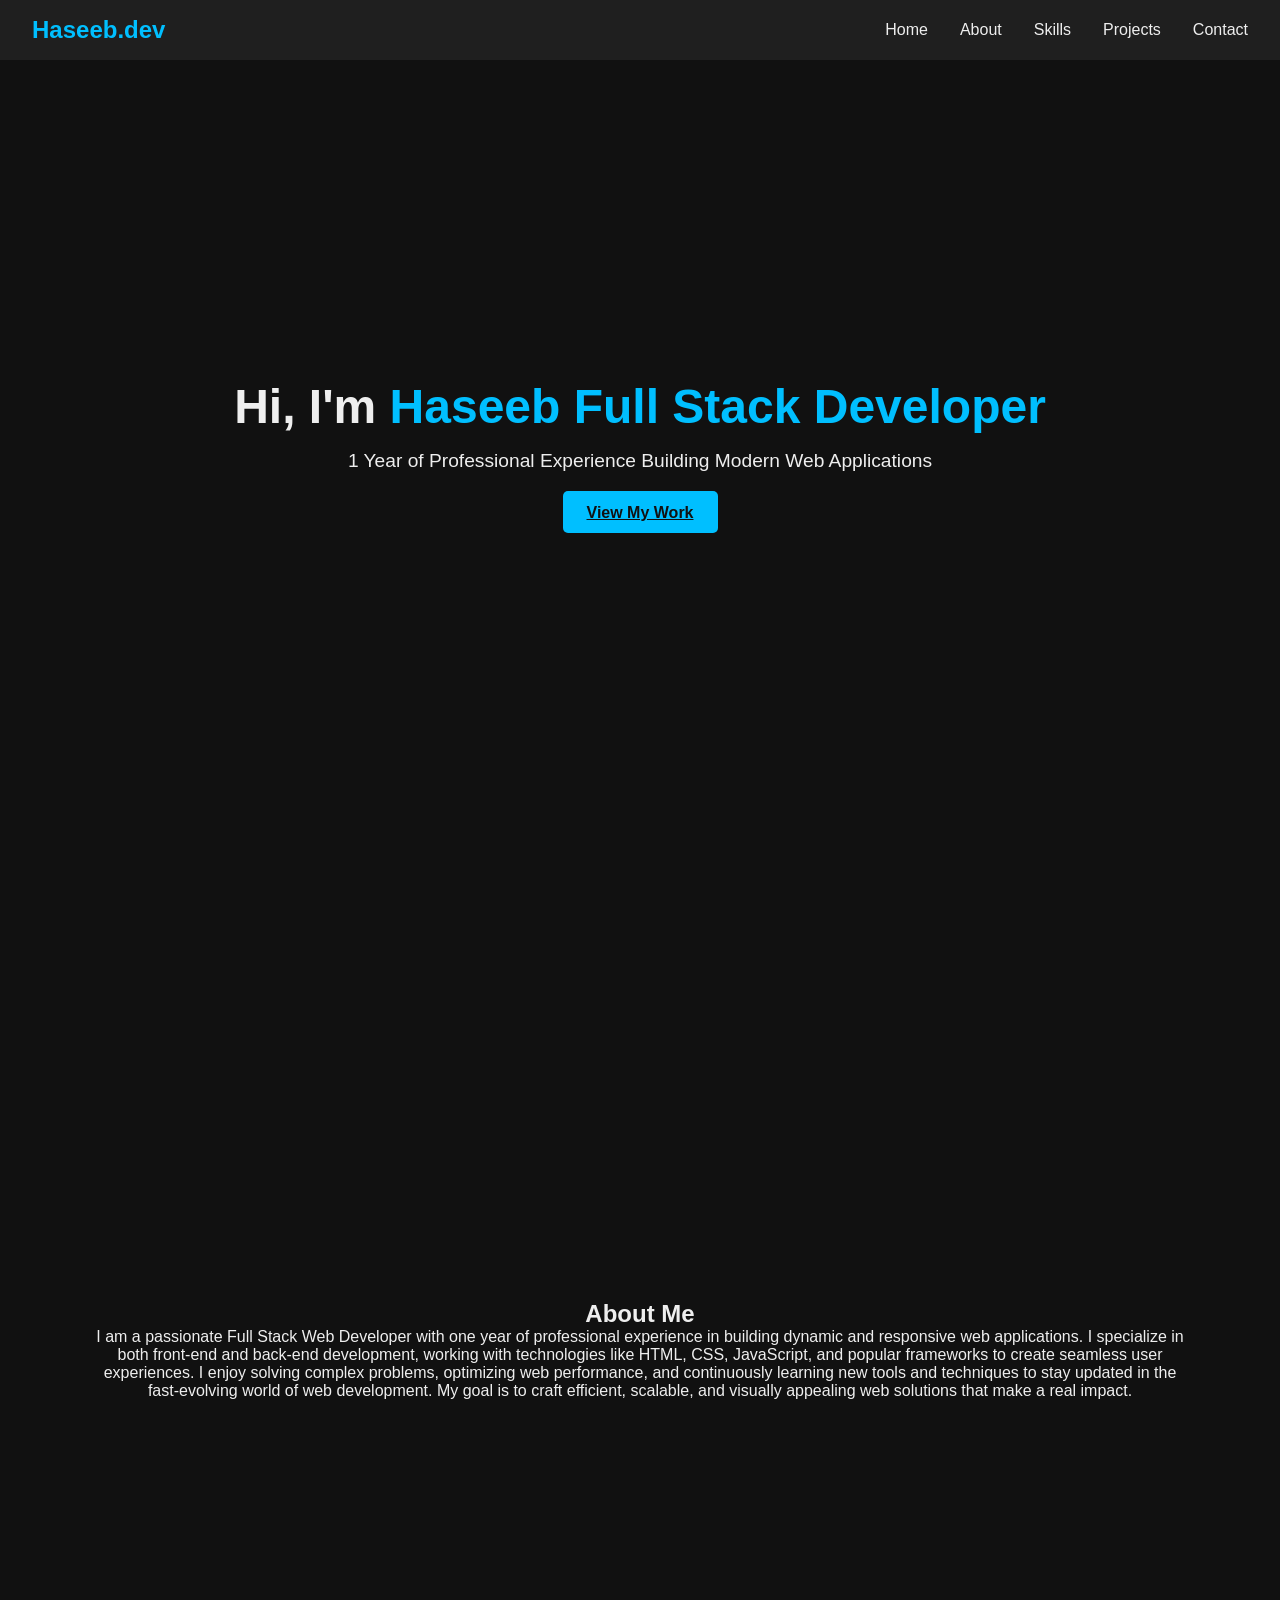
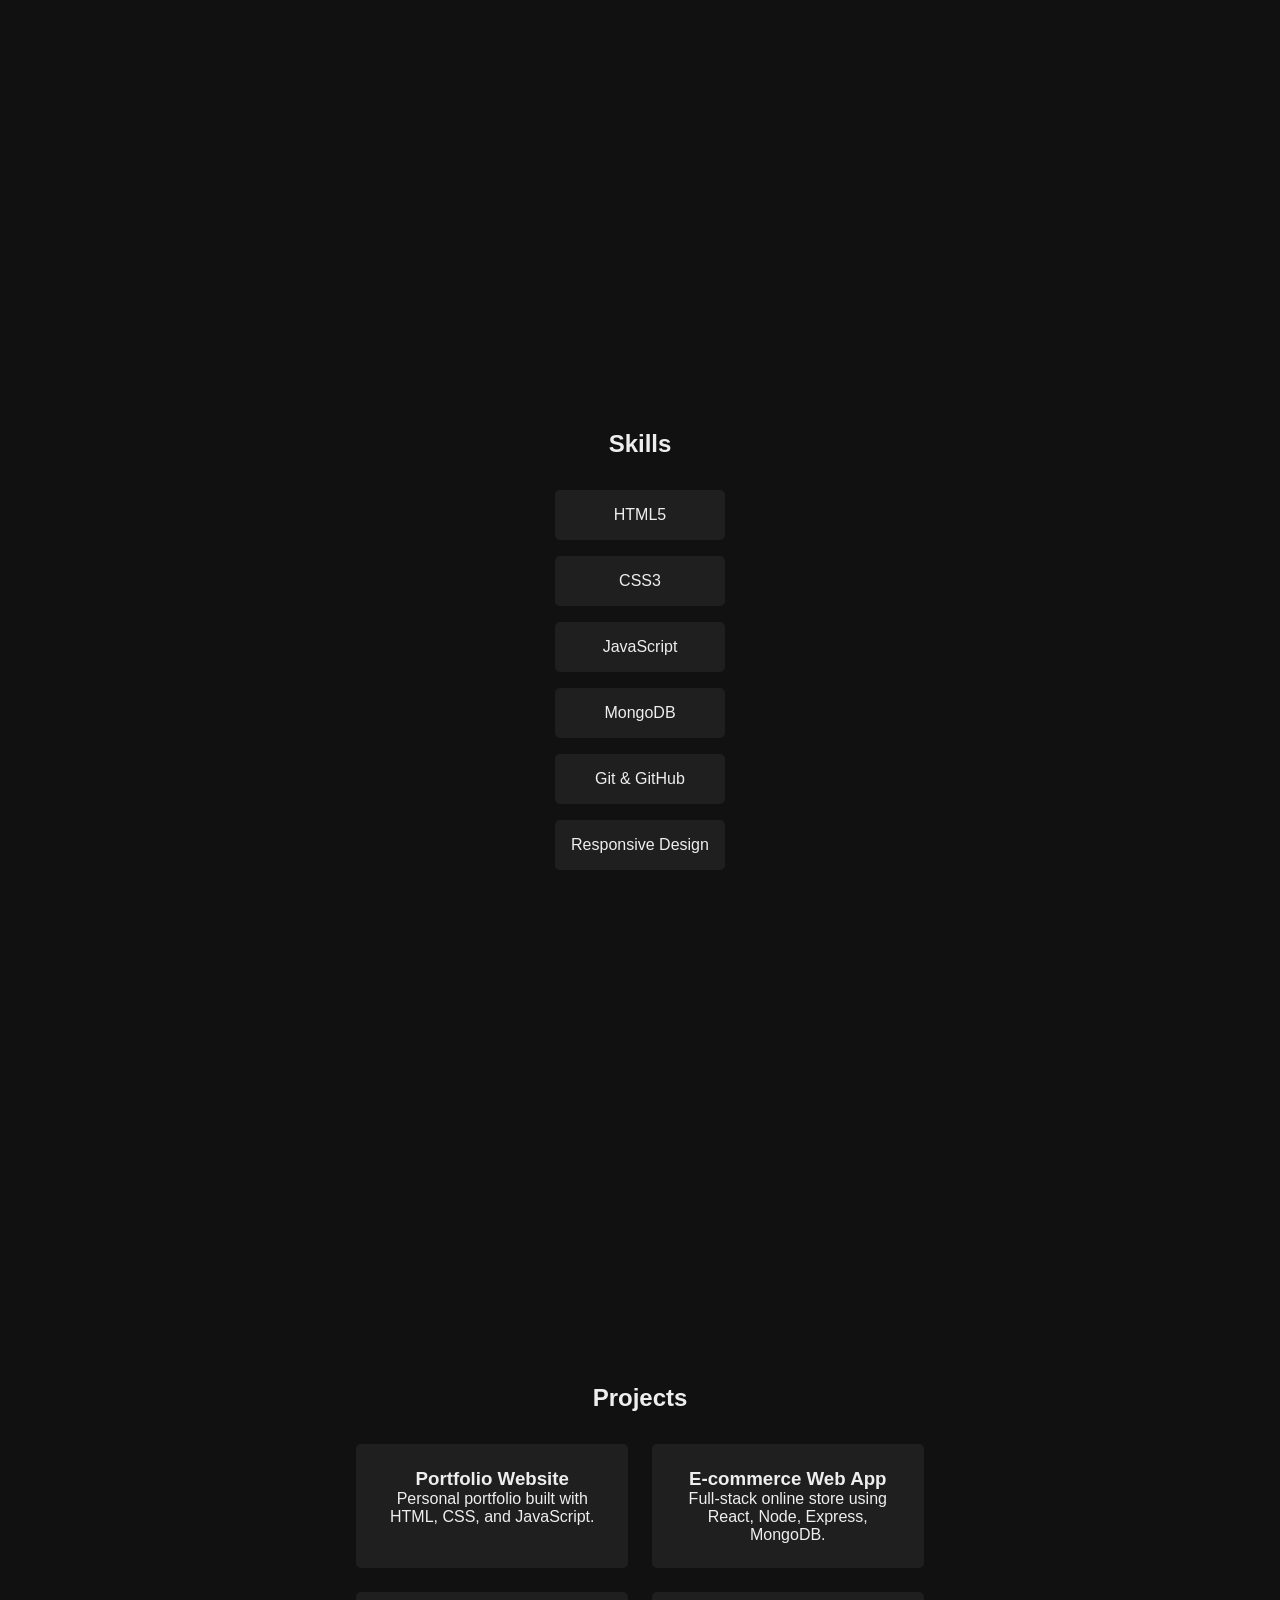
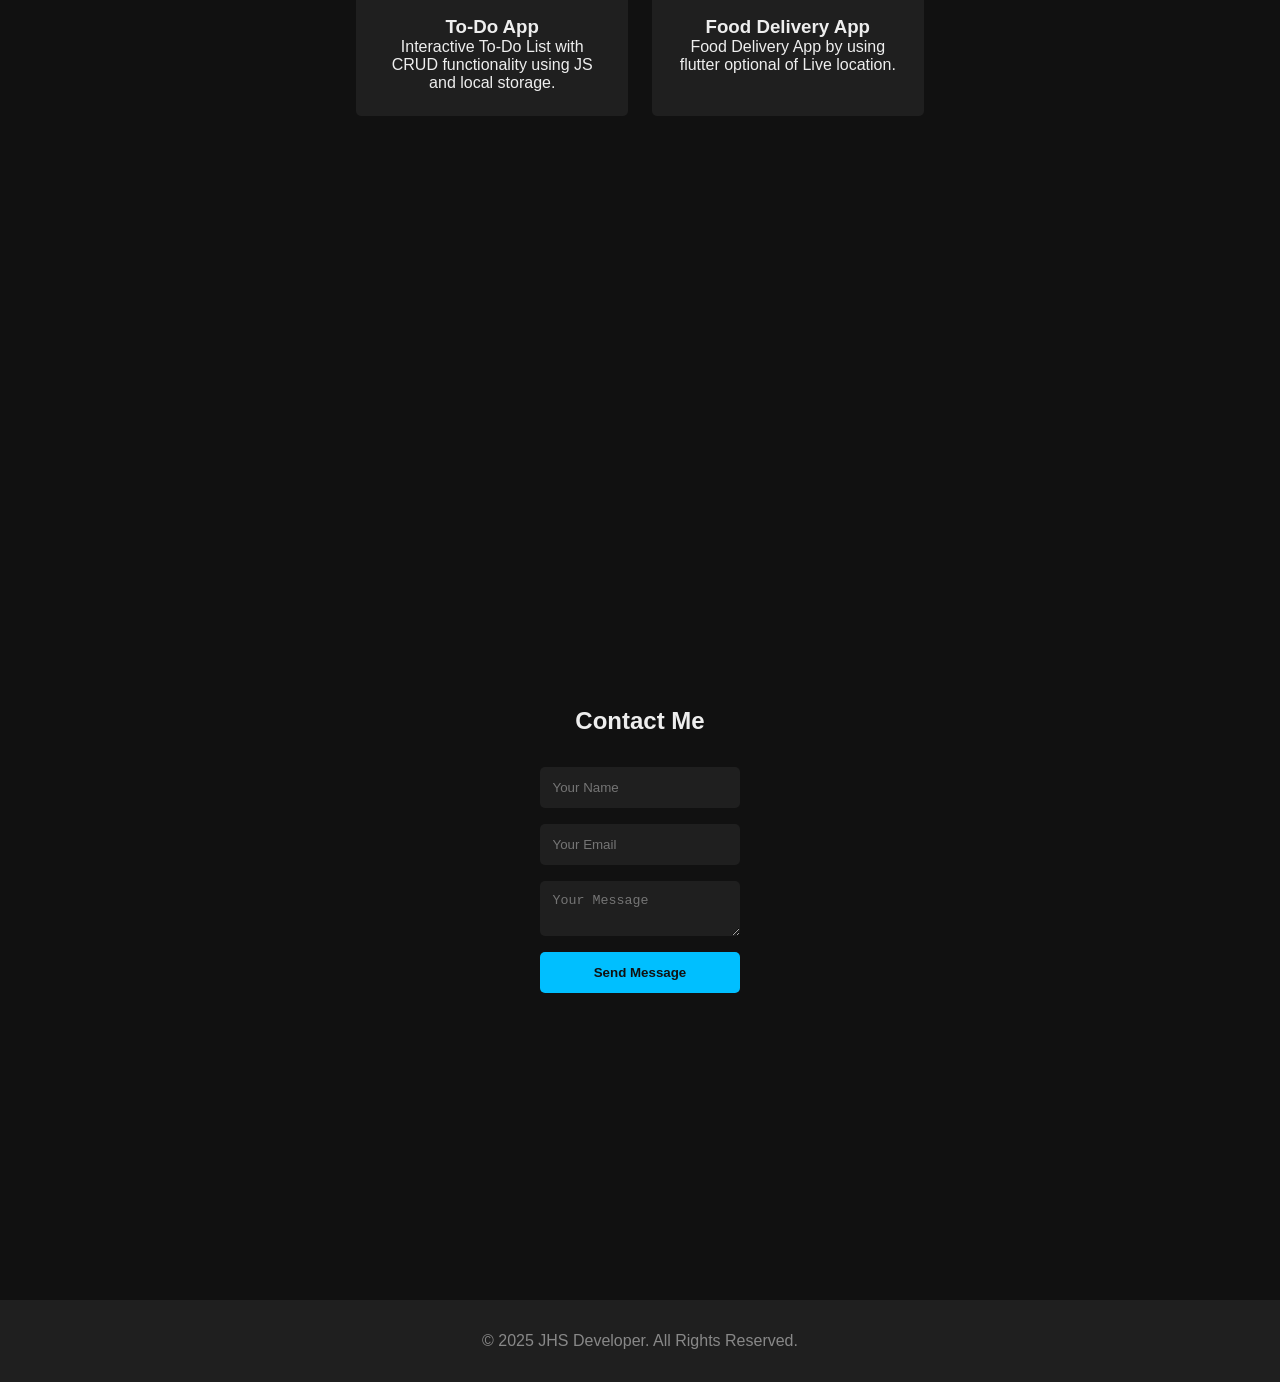
==== index.html @ d8f18055 "Add files via upload" ====
<!DOCTYPE html>
<html lang="en">

<head>
    <meta charset="UTF-8">
    <meta name="viewport" content="width=device-width, initial-scale=1.0">
    <title>HaseebDev | Portfolio</title>
    <link rel="stylesheet" href="style.css">
</head>

<body>

    <!-- NAVBAR -->
    <header>
        <nav class="navbar">
            <div class="logo">Haseeb.dev</div>
            <ul class="nav-links">
                <li><a href="#home">Home</a></li>
                <li><a href="#about">About</a></li>
                <li><a href="#skills">Skills</a></li>
                <li><a href="#projects">Projects</a></li>
                <li><a href="#contact">Contact</a></li>
            </ul>
            <div class="burger">
                <div></div>
                <div></div>
                <div></div>
            </div>
        </nav>
    </header>

    <!-- HERO -->
    <section id="home" class="section hero">
        <div class="container">
            <h1>Hi, I'm <span class="highlight"> Haseeb Full Stack Developer</span></h1>
            <p>1 Year of Professional Experience Building Modern Web Applications</p>
            <a href="#projects" class="btn">View My Work</a>
        </div>
    </section>

    <!-- ABOUT -->
    <section id="about" class="section about">
        <div class="container">
            <h2>About Me</h2>
            <p>
                I am a passionate Full Stack Web Developer with one year of professional experience in building dynamic
                and responsive web applications. I specialize in both front-end and back-end development, working with
                technologies like HTML, CSS, JavaScript, and popular frameworks to create seamless user experiences. I
                enjoy solving complex problems, optimizing web performance, and continuously learning new tools and
                techniques to stay updated in the fast-evolving world of web development. My goal is to craft efficient,
                scalable, and visually appealing web solutions that make a real impact.
            </p>
        </div>
    </section>

    <!-- SKILLS -->
    <section id="skills" class="section skills">
        <div class="container">
            <h2>Skills</h2>
            <div class="skills-grid">
                <div class="skill">HTML5</div>
                <div class="skill">CSS3</div>
                <div class="skill">JavaScript</div>
                <div class="skill">MongoDB</div>
                <div class="skill">Git & GitHub</div>
                <div class="skill">Responsive Design</div>
            </div>
        </div>
    </section>

    <!-- PROJECTS -->
    <section id="projects" class="section projects">
        <div class="container">
            <h2>Projects</h2>
            <div class="projects-grid">
                <div class="project-card">
                    <h3>Portfolio Website</h3>
                    <p>Personal portfolio built with HTML, CSS, and JavaScript.</p>
                </div>
                <div class="project-card">
                    <h3>E-commerce Web App</h3>
                    <p>Full-stack online store using React, Node, Express, MongoDB.</p>
                </div>
                <div class="project-card">
                    <h3>To-Do App</h3>
                    <p>Interactive To-Do List with CRUD functionality using JS and local storage.</p>
                </div>
                <div class="project-card">
                    <h3>Food Delivery App</h3>
                    <p>Food Delivery App by using flutter optional of Live location.</p>
                </div>
            </div>
        </div>
    </section>

    <!-- CONTACT -->
    <section id="contact" class="section contact">
        <div class="container">
            <h2>Contact Me</h2>
            <form id="contactForm">
                <input type="text" placeholder="Your Name" required>
                <input type="email" placeholder="Your Email" required>
                <textarea placeholder="Your Message" required></textarea>
                <button type="submit" class="btn">Send Message</button>
            </form>
        </div>
    </section>

    <!-- FOOTER -->
    <footer>
        <p>© 2025 JHS Developer. All Rights Reserved.</p>
    </footer>

    <script src="script.js"></script>
</body>

</html>
---- style.css ----
/* GENERAL STYLES */
* {
    margin: 0;
    padding: 0;
    box-sizing: border-box;
    scroll-behavior: smooth;
}

body {
    font-family: 'Segoe UI', Tahoma, Geneva, Verdana, sans-serif;
    background: #111;
    color: #eee;
}

/* NAVBAR */
.navbar {
    display: flex;
    justify-content: space-between;
    align-items: center;
    padding: 1rem 2rem;
    background: #1f1f1f;
    position: fixed;
    width: 100%;
    z-index: 100;
}

.navbar .logo {
    font-size: 1.5rem;
    color: #00bfff;
    font-weight: bold;
}

.navbar ul {
    display: flex;
    list-style: none;
}

.navbar ul li a {
    margin-left: 2rem;
    text-decoration: none;
    color: #eee;
    transition: 0.3s;
}

.navbar ul li a:hover {
    color: #00bfff;
}

/* BURGER MENU FOR MOBILE */
.burger {
    display: none;
    cursor: pointer;
    flex-direction: column;
    gap: 5px;
}

.burger div {
    width: 25px;
    height: 3px;
    background-color: #eee;
}

/* SECTIONS */
.section {
    padding: 100px 20px;
    min-height: 100vh;
    display: flex;
    align-items: center;
}

.container {
    max-width: 1100px;
    margin: 0 auto;
    text-align: center;
}

.hero h1 {
    font-size: 3rem;
    margin-bottom: 1rem;
}

.hero .highlight {
    color: #00bfff;
}

.hero p {
    font-size: 1.2rem;
    margin-bottom: 2rem;
}

.btn {
    background: #00bfff;
    color: #111;
    padding: 0.8rem 1.5rem;
    border: none;
    border-radius: 5px;
    cursor: pointer;
    font-weight: bold;
    transition: 0.3s;
}

.btn:hover {
    background: #0094d6;
    transform: scale(1.05);
}

/* SKILLS */
.skills-grid {
    display: grid;
    grid-template-columns: repeat(auto-fit, minmax(120px, 1fr));
    gap: 1rem;
    margin-top: 2rem;
}

.skill {
    background: #1f1f1f;
    padding: 1rem;
    border-radius: 5px;
    transition: 0.3s;
}

.skill:hover {
    background: #00bfff;
    color: #111;
    transform: translateY(-5px);
}

/* PROJECTS */
.projects-grid {
    display: grid;
    grid-template-columns: repeat(auto-fit, minmax(250px, 1fr));
    gap: 1.5rem;
    margin-top: 2rem;
}

.project-card {
    background: #1f1f1f;
    padding: 1.5rem;
    border-radius: 5px;
    transition: 0.3s;
}

.project-card:hover {
    transform: translateY(-10px);
    background: #00bfff;
    color: #111;
}

/* CONTACT FORM */
.contact form {
    display: flex;
    flex-direction: column;
    gap: 1rem;
    margin-top: 2rem;
}

.contact input,
.contact textarea {
    padding: 0.8rem;
    border: none;
    border-radius: 5px;
    background: #1f1f1f;
    color: #eee;
}

.contact input:focus,
.contact textarea:focus {
    outline: 2px solid #00bfff;
}

/* FOOTER */
footer {
    padding: 2rem;
    background: #1f1f1f;
    text-align: center;
    color: #888;
}

/* RESPONSIVE */
@media screen and (max-width: 768px) {
    .navbar ul {
        position: absolute;
        top: 60px;
        right: 0;
        height: 0;
        flex-direction: column;
        overflow: hidden;
        background: #1f1f1f;
        width: 200px;
        transition: 0.3s ease;
    }

    .navbar ul.active {
        height: auto;
        padding: 1rem;
    }

    .navbar ul li {
        margin: 1rem 0;
    }

    .burger {
        display: flex;
    }
}
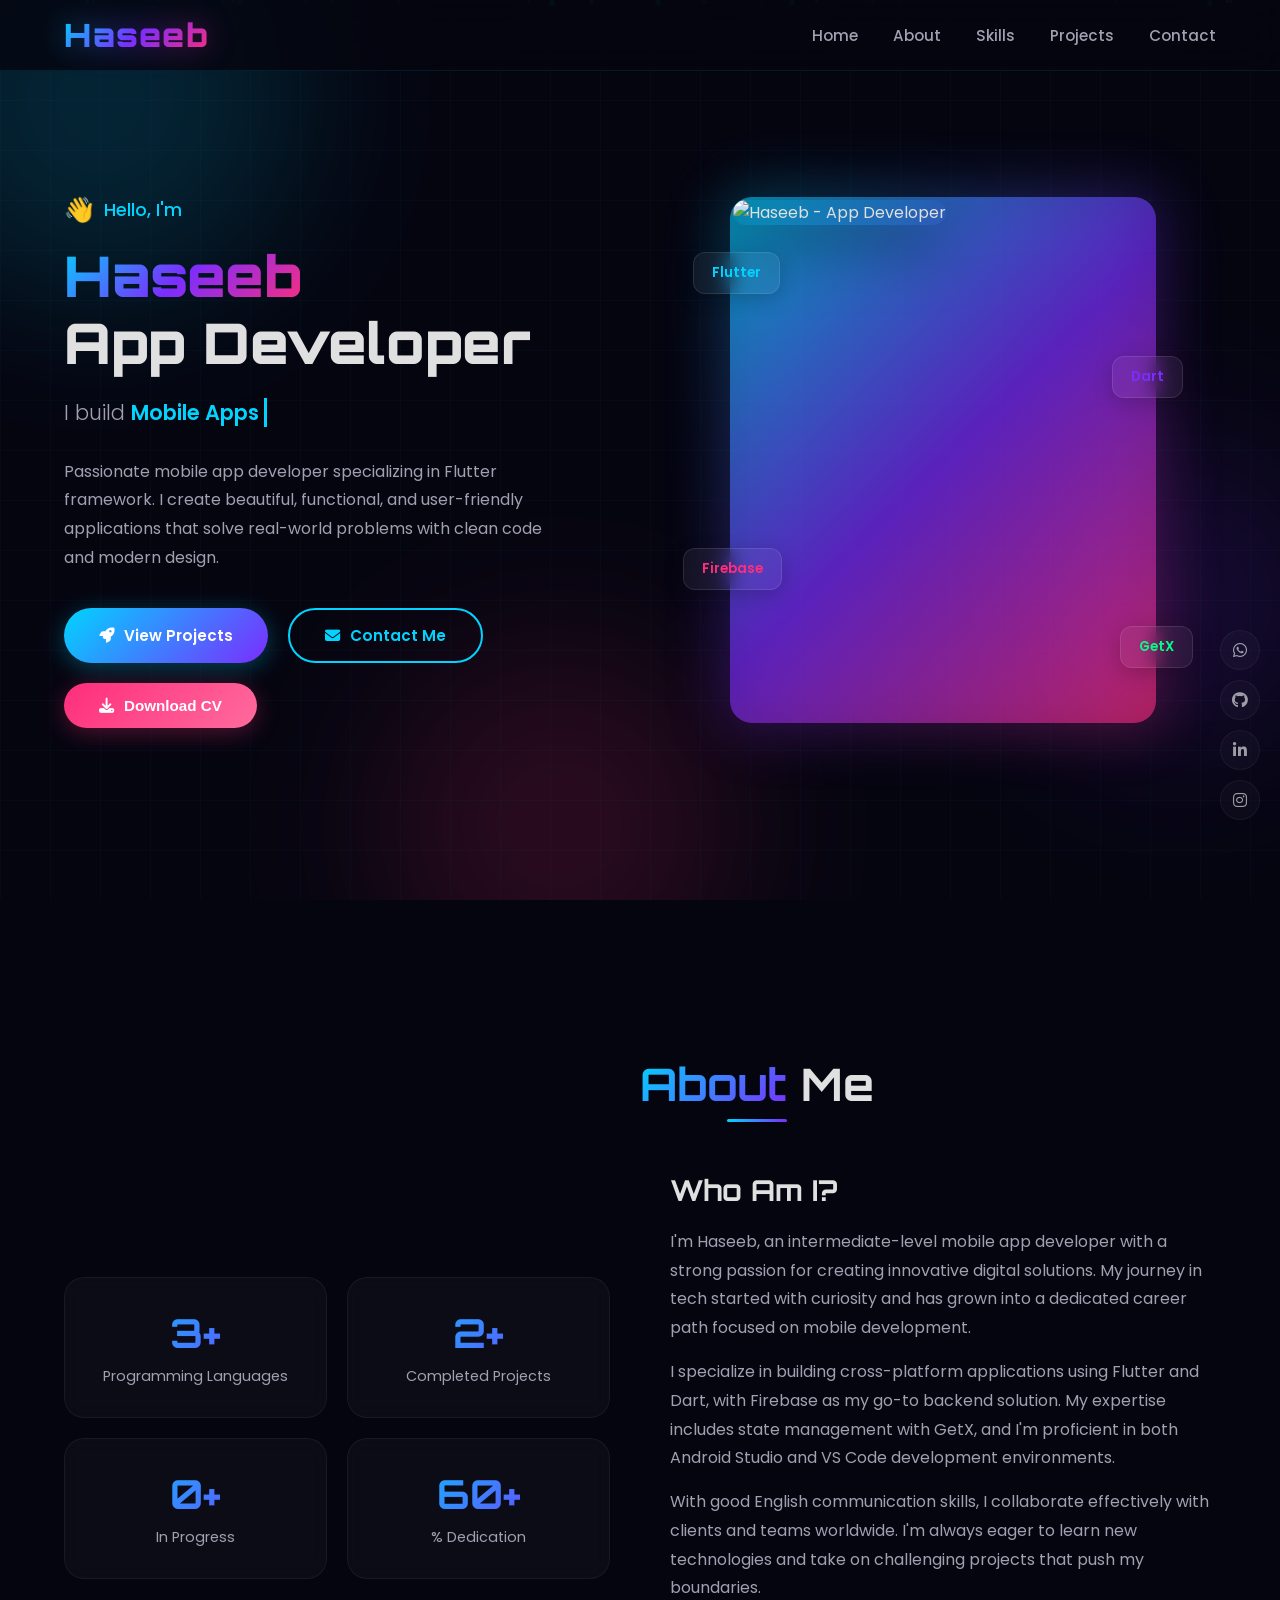
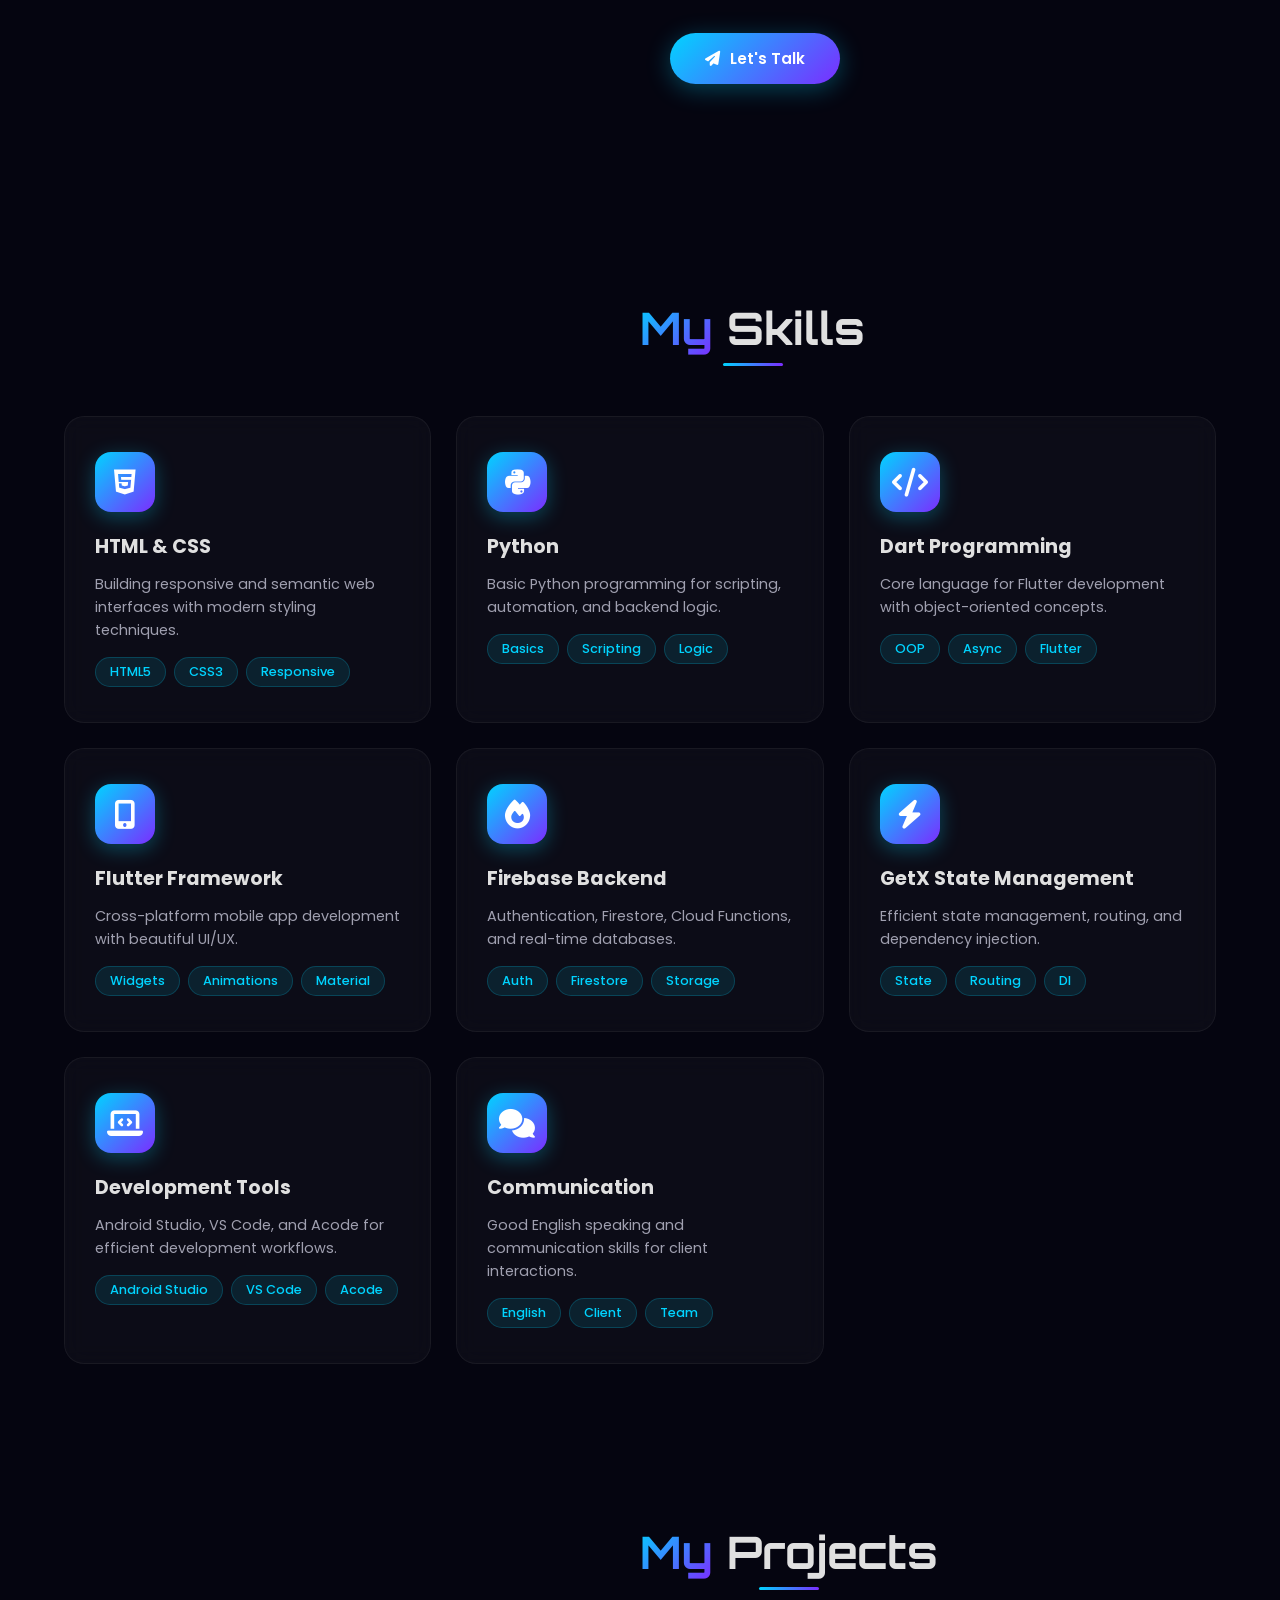
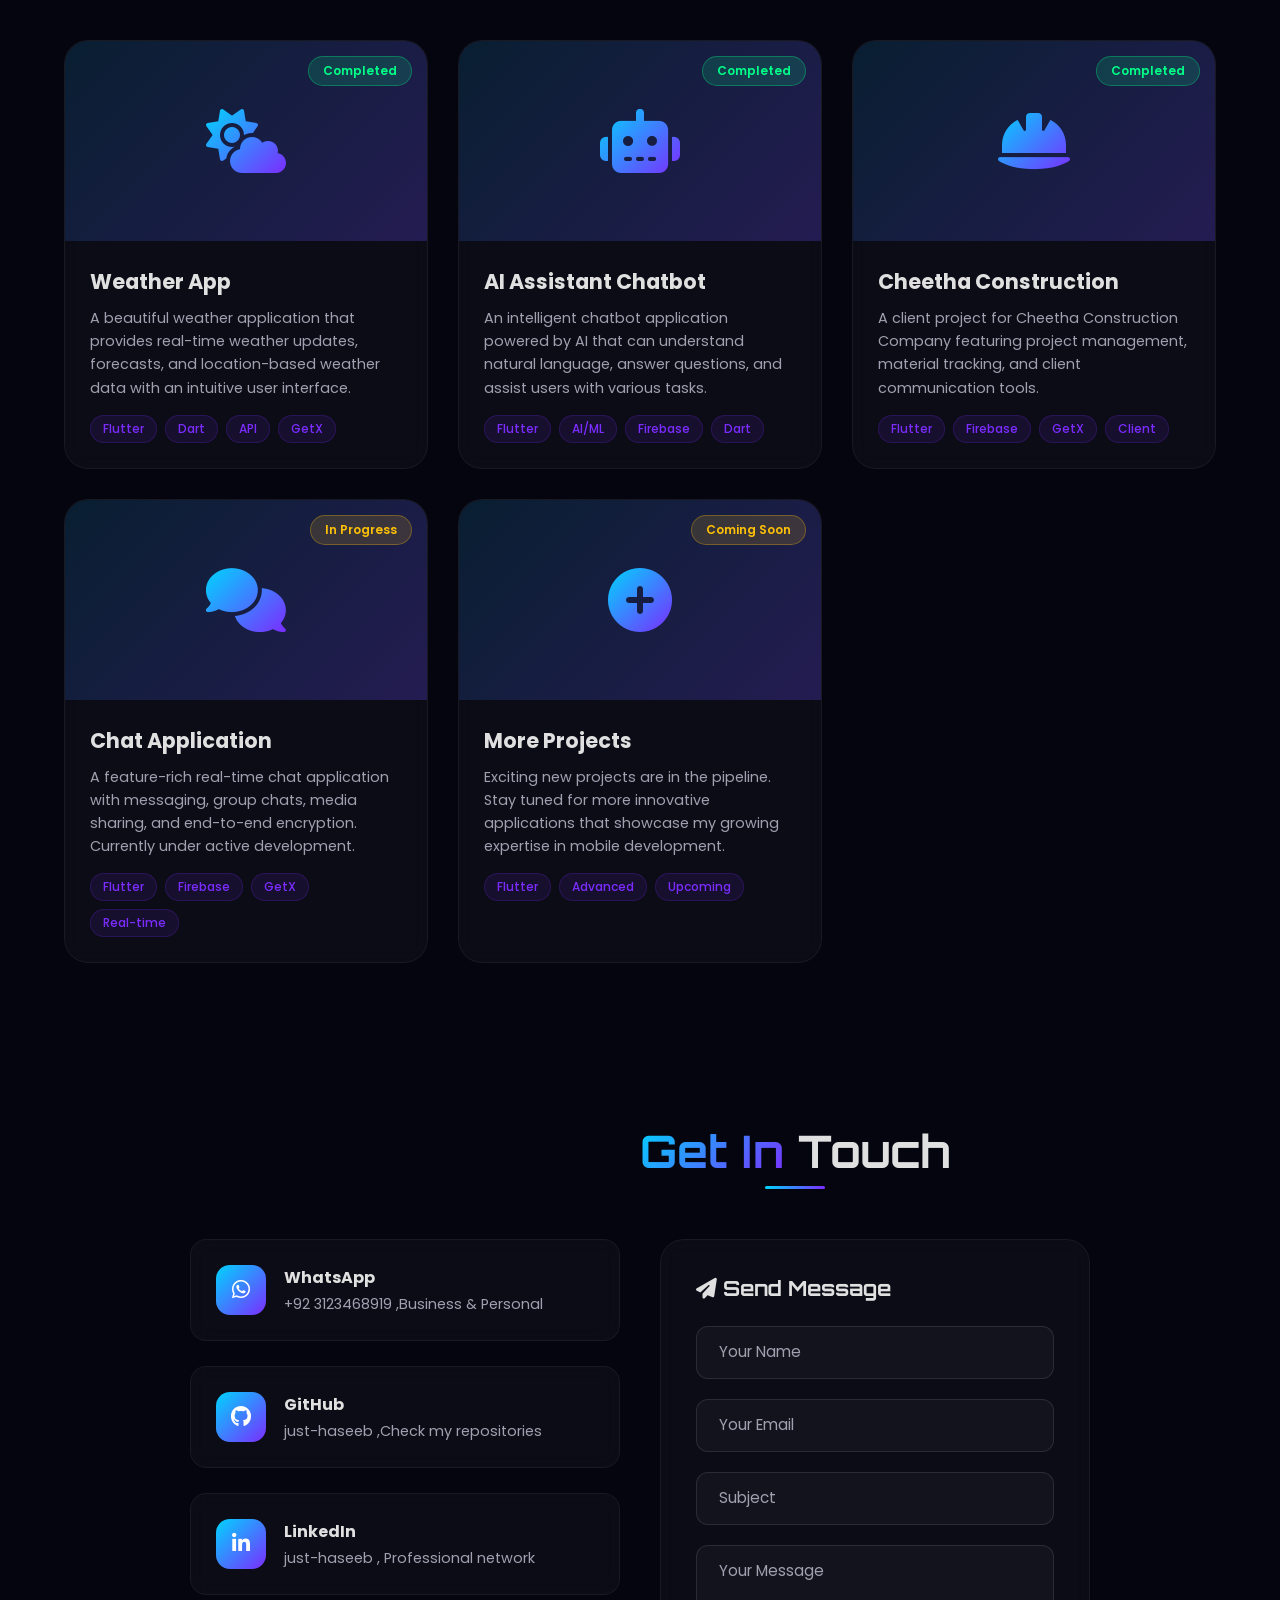
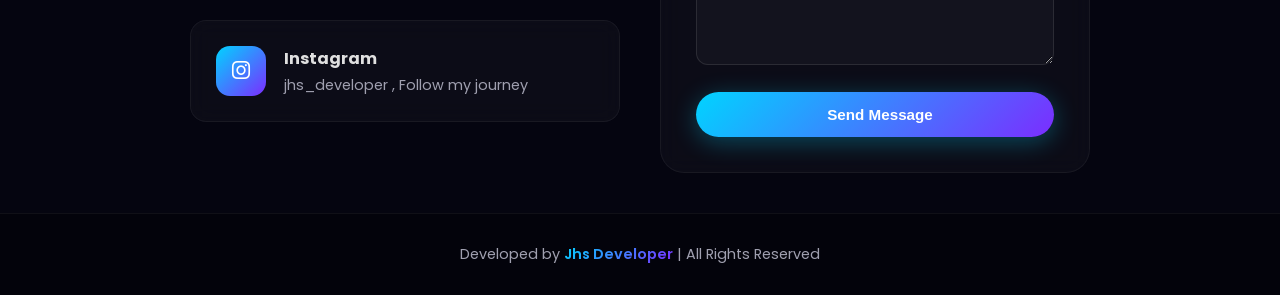
==== commit a80a8adc: "Create index.html" ====
--- a/index.html
+++ b/index.html
@@ -1,117 +1,1920 @@
-<!DOCTYPE html>
-<html lang="en">
-
-<head>
-    <meta charset="UTF-8">
-    <meta name="viewport" content="width=device-width, initial-scale=1.0">
-    <title>HaseebDev | Portfolio</title>
-    <link rel="stylesheet" href="style.css">
-</head>
-
-<body>
-
-    <!-- NAVBAR -->
-    <header>
-        <nav class="navbar">
-            <div class="logo">Haseeb.dev</div>
-            <ul class="nav-links">
-                <li><a href="#home">Home</a></li>
-                <li><a href="#about">About</a></li>
-                <li><a href="#skills">Skills</a></li>
-                <li><a href="#projects">Projects</a></li>
-                <li><a href="#contact">Contact</a></li>
-            </ul>
-            <div class="burger">
-                <div></div>
-                <div></div>
-                <div></div>
-            </div>
-        </nav>
-    </header>
-
-    <!-- HERO -->
-    <section id="home" class="section hero">
-        <div class="container">
-            <h1>Hi, I'm <span class="highlight"> Haseeb Full Stack Developer</span></h1>
-            <p>1 Year of Professional Experience Building Modern Web Applications</p>
-            <a href="#projects" class="btn">View My Work</a>
-        </div>
-    </section>
-
-    <!-- ABOUT -->
-    <section id="about" class="section about">
-        <div class="container">
-            <h2>About Me</h2>
-            <p>
-                I am a passionate Full Stack Web Developer with one year of professional experience in building dynamic
-                and responsive web applications. I specialize in both front-end and back-end development, working with
-                technologies like HTML, CSS, JavaScript, and popular frameworks to create seamless user experiences. I
-                enjoy solving complex problems, optimizing web performance, and continuously learning new tools and
-                techniques to stay updated in the fast-evolving world of web development. My goal is to craft efficient,
-                scalable, and visually appealing web solutions that make a real impact.
-            </p>
-        </div>
-    </section>
-
-    <!-- SKILLS -->
-    <section id="skills" class="section skills">
-        <div class="container">
-            <h2>Skills</h2>
-            <div class="skills-grid">
-                <div class="skill">HTML5</div>
-                <div class="skill">CSS3</div>
-                <div class="skill">JavaScript</div>
-                <div class="skill">MongoDB</div>
-                <div class="skill">Git & GitHub</div>
-                <div class="skill">Responsive Design</div>
-            </div>
-        </div>
-    </section>
-
-    <!-- PROJECTS -->
-    <section id="projects" class="section projects">
-        <div class="container">
-            <h2>Projects</h2>
-            <div class="projects-grid">
-                <div class="project-card">
-                    <h3>Portfolio Website</h3>
-                    <p>Personal portfolio built with HTML, CSS, and JavaScript.</p>
-                </div>
-                <div class="project-card">
-                    <h3>E-commerce Web App</h3>
-                    <p>Full-stack online store using React, Node, Express, MongoDB.</p>
-                </div>
-                <div class="project-card">
-                    <h3>To-Do App</h3>
-                    <p>Interactive To-Do List with CRUD functionality using JS and local storage.</p>
-                </div>
-                <div class="project-card">
-                    <h3>Food Delivery App</h3>
-                    <p>Food Delivery App by using flutter optional of Live location.</p>
-                </div>
-            </div>
-        </div>
-    </section>
-
-    <!-- CONTACT -->
-    <section id="contact" class="section contact">
-        <div class="container">
-            <h2>Contact Me</h2>
-            <form id="contactForm">
-                <input type="text" placeholder="Your Name" required>
-                <input type="email" placeholder="Your Email" required>
-                <textarea placeholder="Your Message" required></textarea>
-                <button type="submit" class="btn">Send Message</button>
-            </form>
-        </div>
-    </section>
-
-    <!-- FOOTER -->
-    <footer>
-        <p>© 2025 JHS Developer. All Rights Reserved.</p>
-    </footer>
-
-    <script src="script.js"></script>
-</body>
-
+<!DOCTYPE html>
+<html lang="en">
+<head>
+    <meta charset="UTF-8">
+    <meta name="viewport" content="width=device-width, initial-scale=1.0">
+    <title>Haseeb - App Developer Portfolio</title>
+    <link rel="stylesheet" href="https://cdnjs.cloudflare.com/ajax/libs/font-awesome/6.5.1/css/all.min.css">
+    <link href="https://fonts.googleapis.com/css2?family=Orbitron:wght@400;700;900&family=Poppins:wght@300;400;500;600;700&display=swap" rel="stylesheet">
+    <style>
+        :root {
+            --primary: #00d4ff;
+            --secondary: #7b2dff;
+            --accent: #ff2d7b;
+            --dark: #0a0a1a;
+            --darker: #050510;
+            --card: rgba(255,255,255,0.03);
+            --glass: rgba(255,255,255,0.05);
+            --text: #e0e0e0;
+            --text-light: #a0a0b0;
+        }
+
+        * {
+            margin: 0;
+            padding: 0;
+            box-sizing: border-box;
+        }
+
+        html {
+            scroll-behavior: smooth;
+            scroll-padding-top: 80px;
+        }
+
+        body {
+            font-family: 'Poppins', sans-serif;
+            background: var(--darker);
+            color: var(--text);
+            overflow-x: hidden;
+            min-height: 100vh;
+        }
+
+        /* ===== ANIMATED BACKGROUND ===== */
+        .bg-animation {
+            position: fixed;
+            top: 0;
+            left: 0;
+            width: 100%;
+            height: 100%;
+            z-index: -1;
+            background: var(--darker);
+            overflow: hidden;
+        }
+
+        .bg-animation .orb {
+            position: absolute;
+            border-radius: 50%;
+            filter: blur(80px);
+            opacity: 0.15;
+            animation: orbFloat 20s ease-in-out infinite;
+        }
+
+        .orb:nth-child(1) {
+            width: 400px;
+            height: 400px;
+            background: var(--primary);
+            top: -100px;
+            left: -100px;
+            animation-delay: 0s;
+        }
+
+        .orb:nth-child(2) {
+            width: 300px;
+            height: 300px;
+            background: var(--secondary);
+            top: 50%;
+            right: -50px;
+            animation-delay: -5s;
+        }
+
+        .orb:nth-child(3) {
+            width: 350px;
+            height: 350px;
+            background: var(--accent);
+            bottom: -100px;
+            left: 30%;
+            animation-delay: -10s;
+        }
+
+        @keyframes orbFloat {
+            0%, 100% { transform: translate(0, 0) scale(1); }
+            25% { transform: translate(50px, -30px) scale(1.1); }
+            50% { transform: translate(-30px, 50px) scale(0.9); }
+            75% { transform: translate(40px, 40px) scale(1.05); }
+        }
+
+        .grid-overlay {
+            position: fixed;
+            top: 0;
+            left: 0;
+            width: 100%;
+            height: 100%;
+            background-image: 
+                linear-gradient(rgba(0,212,255,0.03) 1px, transparent 1px),
+                linear-gradient(90deg, rgba(0,212,255,0.03) 1px, transparent 1px);
+            background-size: 50px 50px;
+            z-index: -1;
+            pointer-events: none;
+        }
+
+        /* ===== NAVIGATION ===== */
+        nav {
+            position: fixed;
+            top: 0;
+            left: 0;
+            width: 100%;
+            padding: 15px 5%;
+            display: flex;
+            justify-content: space-between;
+            align-items: center;
+            z-index: 1000;
+            backdrop-filter: blur(20px);
+            background: rgba(5,5,16,0.8);
+            border-bottom: 1px solid rgba(0,212,255,0.1);
+            transition: all 0.4s ease;
+        }
+
+        nav.scrolled {
+            padding: 10px 5%;
+            background: rgba(5,5,16,0.95);
+            box-shadow: 0 5px 30px rgba(0,212,255,0.1);
+        }
+
+        .logo {
+            font-family: 'Orbitron', sans-serif;
+            font-size: 2rem;
+            font-weight: 900;
+            background: linear-gradient(135deg, var(--primary), var(--secondary), var(--accent));
+            -webkit-background-clip: text;
+            -webkit-text-fill-color: transparent;
+            background-clip: text;
+            position: relative;
+            cursor: pointer;
+            letter-spacing: 2px;
+        }
+
+        .logo::after {
+            content: 'Haseeb';
+            position: absolute;
+            top: 0;
+            left: 0;
+            font-family: 'Orbitron', sans-serif;
+            font-size: 2rem;
+            font-weight: 900;
+            background: linear-gradient(135deg, var(--primary), var(--secondary), var(--accent));
+            -webkit-background-clip: text;
+            -webkit-text-fill-color: transparent;
+            background-clip: text;
+            filter: blur(15px);
+            opacity: 0.5;
+            animation: logoGlow 2s ease-in-out infinite alternate;
+        }
+
+        @keyframes logoGlow {
+            0% { opacity: 0.3; filter: blur(10px); }
+            100% { opacity: 0.7; filter: blur(20px); }
+        }
+
+        .nav-links {
+            display: flex;
+            gap: 35px;
+            list-style: none;
+        }
+
+        .nav-links a {
+            color: var(--text-light);
+            text-decoration: none;
+            font-size: 0.95rem;
+            font-weight: 500;
+            position: relative;
+            transition: color 0.3s ease;
+            padding: 5px 0;
+        }
+
+        .nav-links a::after {
+            content: '';
+            position: absolute;
+            bottom: 0;
+            left: 0;
+            width: 0;
+            height: 2px;
+            background: linear-gradient(90deg, var(--primary), var(--secondary));
+            transition: width 0.4s ease;
+        }
+
+        .nav-links a:hover {
+            color: var(--primary);
+        }
+
+        .nav-links a:hover::after {
+            width: 100%;
+        }
+
+        .hamburger {
+            display: none;
+            flex-direction: column;
+            gap: 5px;
+            cursor: pointer;
+            z-index: 1001;
+        }
+
+        .hamburger span {
+            width: 28px;
+            height: 2px;
+            background: var(--primary);
+            transition: all 0.4s ease;
+            border-radius: 2px;
+        }
+
+        .hamburger.active span:nth-child(1) {
+            transform: rotate(45deg) translate(5px, 5px);
+        }
+
+        .hamburger.active span:nth-child(2) {
+            opacity: 0;
+        }
+
+        .hamburger.active span:nth-child(3) {
+            transform: rotate(-45deg) translate(5px, -5px);
+        }
+
+        /* ===== FLOATING CONTACT BUTTONS - SUBTLE DESIGN ===== */
+        .floating-contacts {
+            position: fixed;
+            right: 20px;
+            bottom: 80px;
+            display: flex;
+            flex-direction: column;
+            gap: 10px;
+            z-index: 999;
+        }
+
+        .float-btn {
+            width: 40px;
+            height: 40px;
+            border-radius: 50%;
+            display: flex;
+            align-items: center;
+            justify-content: center;
+            color: white;
+            font-size: 1rem;
+            text-decoration: none;
+            position: relative;
+            transition: all 0.3s ease;
+            background: rgba(255,255,255,0.05);
+            backdrop-filter: blur(10px);
+            border: 1px solid rgba(255,255,255,0.08);
+            opacity: 0.6;
+        }
+
+        .float-btn:hover {
+            opacity: 1;
+            transform: scale(1.1);
+            border-color: rgba(255,255,255,0.2);
+        }
+
+        .float-btn.whatsapp:hover {
+            background: rgba(37, 211, 102, 0.2);
+            color: #25d366;
+            box-shadow: 0 0 15px rgba(37, 211, 102, 0.3);
+        }
+
+        .float-btn.github:hover {
+            background: rgba(255, 255, 255, 0.15);
+            color: #fff;
+            box-shadow: 0 0 15px rgba(255,255,255,0.2);
+        }
+
+        .float-btn.linkedin:hover {
+            background: rgba(0, 119, 181, 0.2);
+            color: #0077b5;
+            box-shadow: 0 0 15px rgba(0, 119, 181, 0.3);
+        }
+
+        .float-btn.instagram:hover {
+            background: rgba(225, 48, 108, 0.2);
+            color: #e1306c;
+            box-shadow: 0 0 15px rgba(225, 48, 108, 0.3);
+        }
+
+        .float-btn .tooltip {
+            position: absolute;
+            right: 50px;
+            background: rgba(0,0,0,0.7);
+            color: white;
+            padding: 5px 12px;
+            border-radius: 6px;
+            font-size: 0.75rem;
+            white-space: nowrap;
+            opacity: 0;
+            pointer-events: none;
+            transform: translateX(5px);
+            transition: all 0.3s ease;
+            backdrop-filter: blur(10px);
+            border: 1px solid rgba(255,255,255,0.1);
+        }
+
+        .float-btn:hover .tooltip {
+            opacity: 1;
+            transform: translateX(0);
+        }
+
+        /* ===== SECTIONS COMMON ===== */
+        section {
+            min-height: 100vh;
+            padding: 100px 5% 60px;
+            position: relative;
+        }
+
+        .section-title {
+            font-family: 'Orbitron', sans-serif;
+            font-size: 2.8rem;
+            font-weight: 700;
+            text-align: center;
+            margin-bottom: 60px;
+            position: relative;
+            display: inline-block;
+            left: 50%;
+            transform: translateX(-50%);
+        }
+
+        .section-title span {
+            background: linear-gradient(135deg, var(--primary), var(--secondary));
+            -webkit-background-clip: text;
+            -webkit-text-fill-color: transparent;
+            background-clip: text;
+        }
+
+        .section-title::after {
+            content: '';
+            position: absolute;
+            bottom: -10px;
+            left: 50%;
+            transform: translateX(-50%);
+            width: 60px;
+            height: 3px;
+            background: linear-gradient(90deg, var(--primary), var(--secondary));
+            border-radius: 3px;
+        }
+
+        /* ===== HOME SECTION ===== */
+        #home {
+            display: flex;
+            align-items: center;
+            justify-content: center;
+            min-height: 100vh;
+            padding-top: 80px;
+        }
+
+        .home-container {
+            display: flex;
+            align-items: center;
+            justify-content: space-between;
+            max-width: 1400px;
+            width: 100%;
+            gap: 60px;
+        }
+
+        .home-content {
+            flex: 1;
+            animation: slideInLeft 1s ease-out;
+        }
+
+        @keyframes slideInLeft {
+            from { opacity: 0; transform: translateX(-60px); }
+            to { opacity: 1; transform: translateX(0); }
+        }
+
+        .home-greeting {
+            font-size: 1.1rem;
+            color: var(--primary);
+            font-weight: 500;
+            margin-bottom: 15px;
+            display: flex;
+            align-items: center;
+            gap: 10px;
+        }
+
+        .home-greeting .wave {
+            display: inline-block;
+            animation: wave 2s ease-in-out infinite;
+            font-size: 1.5rem;
+        }
+
+        @keyframes wave {
+            0%, 100% { transform: rotate(0deg); }
+            25% { transform: rotate(20deg); }
+            75% { transform: rotate(-10deg); }
+        }
+
+        .home-title {
+            font-family: 'Orbitron', sans-serif;
+            font-size: 3.5rem;
+            font-weight: 900;
+            line-height: 1.2;
+            margin-bottom: 20px;
+        }
+
+        .home-title .highlight {
+            background: linear-gradient(135deg, var(--primary), var(--secondary), var(--accent));
+            -webkit-background-clip: text;
+            -webkit-text-fill-color: transparent;
+            background-clip: text;
+            position: relative;
+        }
+
+        .home-subtitle {
+            font-size: 1.3rem;
+            color: var(--text-light);
+            margin-bottom: 30px;
+            font-weight: 300;
+        }
+
+        .typing-text {
+            color: var(--primary);
+            font-weight: 600;
+            border-right: 3px solid var(--primary);
+            animation: blink 0.7s step-end infinite;
+            padding-right: 5px;
+        }
+
+        @keyframes blink {
+            50% { border-color: transparent; }
+        }
+
+        .home-desc {
+            font-size: 1rem;
+            color: var(--text-light);
+            line-height: 1.8;
+            margin-bottom: 35px;
+            max-width: 500px;
+        }
+
+        .home-buttons {
+            display: flex;
+            gap: 20px;
+            flex-wrap: wrap;
+        }
+
+        .btn {
+            padding: 14px 35px;
+            border-radius: 50px;
+            font-size: 0.95rem;
+            font-weight: 600;
+            text-decoration: none;
+            display: inline-flex;
+            align-items: center;
+            gap: 10px;
+            transition: all 0.4s cubic-bezier(0.175, 0.885, 0.32, 1.275);
+            cursor: pointer;
+            border: none;
+            position: relative;
+            overflow: hidden;
+        }
+
+        .btn-primary {
+            background: linear-gradient(135deg, var(--primary), var(--secondary));
+            color: white;
+            box-shadow: 0 5px 25px rgba(0,212,255,0.3);
+        }
+
+        .btn-primary:hover {
+            transform: translateY(-3px);
+            box-shadow: 0 10px 35px rgba(0,212,255,0.4);
+        }
+
+        .btn-secondary {
+            background: transparent;
+            color: var(--primary);
+            border: 2px solid var(--primary);
+        }
+
+        .btn-secondary:hover {
+            background: var(--primary);
+            color: var(--dark);
+            transform: translateY(-3px);
+            box-shadow: 0 5px 25px rgba(0,212,255,0.2);
+        }
+
+        .btn-cv {
+            background: linear-gradient(135deg, var(--accent), #ff6b9d);
+            color: white;
+            box-shadow: 0 5px 25px rgba(255,45,123,0.3);
+        }
+
+        .btn-cv:hover {
+            transform: translateY(-3px);
+            box-shadow: 0 10px 35px rgba(255,45,123,0.4);
+        }
+
+        .home-image {
+            flex: 1;
+            display: flex;
+            justify-content: center;
+            align-items: center;
+            position: relative;
+            animation: slideInRight 1s ease-out 0.3s both;
+        }
+
+        @keyframes slideInRight {
+            from { opacity: 0; transform: translateX(60px); }
+            to { opacity: 1; transform: translateX(0); }
+        }
+
+        .image-wrapper {
+            position: relative;
+            width: 420px;
+            height: 520px;
+        }
+
+        .image-wrapper img {
+            width: 100%;
+            height: 100%;
+            object-fit: cover;
+            border-radius: 20px;
+            position: relative;
+            z-index: 2;
+            box-shadow: 0 20px 60px rgba(0,0,0,0.5);
+            transition: transform 0.5s ease;
+        }
+
+        .image-wrapper:hover img {
+            transform: scale(1.02);
+        }
+
+        .image-glow {
+            position: absolute;
+            inset: -10px;
+            border-radius: 25px;
+            background: linear-gradient(135deg, var(--primary), var(--secondary), var(--accent));
+            opacity: 0.3;
+            filter: blur(30px);
+            z-index: 1;
+            animation: glowPulse 3s ease-in-out infinite;
+        }
+
+        @keyframes glowPulse {
+            0%, 100% { opacity: 0.2; transform: scale(1); }
+            50% { opacity: 0.4; transform: scale(1.05); }
+        }
+
+        .image-border {
+            position: absolute;
+            inset: -3px;
+            border-radius: 22px;
+            background: linear-gradient(135deg, var(--primary), var(--secondary), var(--accent));
+            z-index: 1;
+            opacity: 0.6;
+        }
+
+        .floating-tech {
+            position: absolute;
+            padding: 10px 18px;
+            background: var(--glass);
+            backdrop-filter: blur(10px);
+            border: 1px solid rgba(255,255,255,0.1);
+            border-radius: 12px;
+            font-size: 0.85rem;
+            font-weight: 600;
+            color: var(--primary);
+            z-index: 3;
+            animation: floatTech 4s ease-in-out infinite;
+            box-shadow: 0 5px 20px rgba(0,0,0,0.2);
+        }
+
+        .floating-tech:nth-child(4) { top: 10%; left: -40px; animation-delay: 0s; }
+        .floating-tech:nth-child(5) { top: 30%; right: -30px; animation-delay: -1s; color: var(--secondary); }
+        .floating-tech:nth-child(6) { bottom: 25%; left: -50px; animation-delay: -2s; color: var(--accent); }
+        .floating-tech:nth-child(7) { bottom: 10%; right: -40px; animation-delay: -3s; color: #00ff88; }
+
+        @keyframes floatTech {
+            0%, 100% { transform: translateY(0); }
+            50% { transform: translateY(-15px); }
+        }
+
+        /* ===== ABOUT SECTION ===== */
+        #about {
+            display: flex;
+            align-items: center;
+            justify-content: center;
+        }
+
+        .about-container {
+            max-width: 1200px;
+            width: 100%;
+        }
+
+        .about-content {
+            display: grid;
+            grid-template-columns: 1fr 1fr;
+            gap: 60px;
+            align-items: center;
+        }
+
+        .about-stats {
+            display: grid;
+            grid-template-columns: 1fr 1fr;
+            gap: 20px;
+        }
+
+        .stat-card {
+            background: var(--card);
+            backdrop-filter: blur(10px);
+            border: 1px solid rgba(255,255,255,0.05);
+            border-radius: 20px;
+            padding: 30px 20px;
+            text-align: center;
+            transition: all 0.4s ease;
+            position: relative;
+            overflow: hidden;
+        }
+
+        .stat-card::before {
+            content: '';
+            position: absolute;
+            top: 0;
+            left: 0;
+            width: 100%;
+            height: 3px;
+            background: linear-gradient(90deg, var(--primary), var(--secondary));
+            transform: scaleX(0);
+            transition: transform 0.4s ease;
+        }
+
+        .stat-card:hover::before {
+            transform: scaleX(1);
+        }
+
+        .stat-card:hover {
+            transform: translateY(-5px);
+            border-color: rgba(0,212,255,0.2);
+            box-shadow: 0 10px 40px rgba(0,212,255,0.1);
+        }
+
+        .stat-number {
+            font-family: 'Orbitron', sans-serif;
+            font-size: 2.5rem;
+            font-weight: 700;
+            background: linear-gradient(135deg, var(--primary), var(--secondary));
+            -webkit-background-clip: text;
+            -webkit-text-fill-color: transparent;
+            background-clip: text;
+        }
+
+        .stat-label {
+            font-size: 0.9rem;
+            color: var(--text-light);
+            margin-top: 8px;
+        }
+
+        .about-text h3 {
+            font-family: 'Orbitron', sans-serif;
+            font-size: 1.8rem;
+            margin-bottom: 20px;
+            color: var(--text);
+        }
+
+        .about-text p {
+            color: var(--text-light);
+            line-height: 1.8;
+            margin-bottom: 15px;
+            font-size: 1rem;
+        }
+
+        /* ===== SKILLS SECTION ===== */
+        #skills {
+            display: flex;
+            align-items: center;
+            justify-content: center;
+        }
+
+        .skills-container {
+            max-width: 1200px;
+            width: 100%;
+        }
+
+        .skills-grid {
+            display: grid;
+            grid-template-columns: repeat(auto-fit, minmax(280px, 1fr));
+            gap: 25px;
+        }
+
+        .skill-card {
+            background: var(--card);
+            backdrop-filter: blur(10px);
+            border: 1px solid rgba(255,255,255,0.05);
+            border-radius: 20px;
+            padding: 35px 30px;
+            transition: all 0.5s cubic-bezier(0.175, 0.885, 0.32, 1.275);
+            position: relative;
+            overflow: hidden;
+            cursor: default;
+        }
+
+        .skill-card::before {
+            content: '';
+            position: absolute;
+            top: 0;
+            left: -100%;
+            width: 100%;
+            height: 100%;
+            background: linear-gradient(90deg, transparent, rgba(255,255,255,0.03), transparent);
+            transition: left 0.6s ease;
+        }
+
+        .skill-card:hover::before {
+            left: 100%;
+        }
+
+        .skill-card:hover {
+            transform: translateY(-10px) scale(1.02);
+            border-color: rgba(0,212,255,0.2);
+            box-shadow: 0 20px 50px rgba(0,212,255,0.1);
+        }
+
+        .skill-icon {
+            width: 60px;
+            height: 60px;
+            border-radius: 16px;
+            display: flex;
+            align-items: center;
+            justify-content: center;
+            font-size: 1.8rem;
+            margin-bottom: 20px;
+            background: linear-gradient(135deg, var(--primary), var(--secondary));
+            color: white;
+            box-shadow: 0 5px 20px rgba(0,212,255,0.3);
+        }
+
+        .skill-card h3 {
+            font-size: 1.2rem;
+            margin-bottom: 12px;
+            color: var(--text);
+        }
+
+        .skill-card p {
+            color: var(--text-light);
+            font-size: 0.9rem;
+            line-height: 1.6;
+        }
+
+        .skill-tags {
+            display: flex;
+            flex-wrap: wrap;
+            gap: 8px;
+            margin-top: 15px;
+        }
+
+        .skill-tag {
+            padding: 5px 14px;
+            background: rgba(0,212,255,0.1);
+            border: 1px solid rgba(0,212,255,0.2);
+            border-radius: 20px;
+            font-size: 0.8rem;
+            color: var(--primary);
+            font-weight: 500;
+            transition: all 0.3s ease;
+        }
+
+        .skill-tag:hover {
+            background: var(--primary);
+            color: var(--dark);
+            transform: scale(1.05);
+        }
+
+        /* ===== PROJECTS SECTION ===== */
+        #projects {
+            display: flex;
+            align-items: center;
+            justify-content: center;
+        }
+
+        .projects-container {
+            max-width: 1200px;
+            width: 100%;
+        }
+
+        .projects-grid {
+            display: grid;
+            grid-template-columns: repeat(auto-fit, minmax(320px, 1fr));
+            gap: 30px;
+        }
+
+        .project-card {
+            background: var(--card);
+            backdrop-filter: blur(10px);
+            border: 1px solid rgba(255,255,255,0.05);
+            border-radius: 24px;
+            overflow: hidden;
+            transition: all 0.5s cubic-bezier(0.175, 0.885, 0.32, 1.275);
+            position: relative;
+        }
+
+        .project-card:hover {
+            transform: translateY(-10px);
+            border-color: rgba(0,212,255,0.2);
+            box-shadow: 0 25px 60px rgba(0,212,255,0.1);
+        }
+
+        .project-image {
+            height: 200px;
+            background: linear-gradient(135deg, var(--dark), #1a1a3e);
+            display: flex;
+            align-items: center;
+            justify-content: center;
+            font-size: 4rem;
+            position: relative;
+            overflow: hidden;
+        }
+
+        .project-image::after {
+            content: '';
+            position: absolute;
+            inset: 0;
+            background: linear-gradient(135deg, rgba(0,212,255,0.1), rgba(123,45,255,0.1));
+        }
+
+        .project-image i {
+            z-index: 1;
+            background: linear-gradient(135deg, var(--primary), var(--secondary));
+            -webkit-background-clip: text;
+            -webkit-text-fill-color: transparent;
+            background-clip: text;
+        }
+
+        .project-content {
+            padding: 25px;
+        }
+
+        .project-content h3 {
+            font-size: 1.3rem;
+            margin-bottom: 10px;
+            color: var(--text);
+        }
+
+        .project-content p {
+            color: var(--text-light);
+            font-size: 0.9rem;
+            line-height: 1.6;
+            margin-bottom: 15px;
+        }
+
+        .project-tech {
+            display: flex;
+            flex-wrap: wrap;
+            gap: 8px;
+        }
+
+        .project-tech span {
+            padding: 4px 12px;
+            background: rgba(123,45,255,0.1);
+            border: 1px solid rgba(123,45,255,0.2);
+            border-radius: 15px;
+            font-size: 0.75rem;
+            color: var(--secondary);
+            font-weight: 500;
+        }
+
+        .project-status {
+            position: absolute;
+            top: 15px;
+            right: 15px;
+            padding: 5px 14px;
+            border-radius: 20px;
+            font-size: 0.75rem;
+            font-weight: 600;
+            z-index: 2;
+        }
+
+        .status-completed {
+            background: rgba(0,255,136,0.15);
+            color: #00ff88;
+            border: 1px solid rgba(0,255,136,0.3);
+        }
+
+        .status-progress {
+            background: rgba(255,193,7,0.15);
+            color: #ffc107;
+            border: 1px solid rgba(255,193,7,0.3);
+            animation: pulse 2s ease-in-out infinite;
+        }
+
+        @keyframes pulse {
+            0%, 100% { opacity: 1; }
+            50% { opacity: 0.6; }
+        }
+
+        /* ===== CONTACT SECTION ===== */
+        #contact {
+            display: flex;
+            align-items: center;
+            justify-content: center;
+            min-height: auto;
+            padding-bottom: 40px;
+        }
+
+        .contact-container {
+            max-width: 900px;
+            width: 100%;
+        }
+
+        .contact-wrapper {
+            display: grid;
+            grid-template-columns: 1fr 1fr;
+            gap: 40px;
+        }
+
+        .contact-info {
+            display: flex;
+            flex-direction: column;
+            gap: 25px;
+        }
+
+        .contact-info-card {
+            background: var(--card);
+            backdrop-filter: blur(10px);
+            border: 1px solid rgba(255,255,255,0.05);
+            border-radius: 16px;
+            padding: 25px;
+            display: flex;
+            align-items: center;
+            gap: 18px;
+            transition: all 0.4s ease;
+        }
+
+        .contact-info-card:hover {
+            transform: translateX(10px);
+            border-color: rgba(0,212,255,0.2);
+        }
+
+        .contact-info-icon {
+            width: 50px;
+            height: 50px;
+            border-radius: 14px;
+            display: flex;
+            align-items: center;
+            justify-content: center;
+            font-size: 1.3rem;
+            background: linear-gradient(135deg, var(--primary), var(--secondary));
+            color: white;
+            flex-shrink: 0;
+        }
+
+        .contact-info-text h4 {
+            font-size: 1rem;
+            margin-bottom: 4px;
+            color: var(--text);
+        }
+
+        .contact-info-text p {
+            font-size: 0.9rem;
+            color: var(--text-light);
+        }
+
+        .contact-form {
+            background: var(--card);
+            backdrop-filter: blur(10px);
+            border: 1px solid rgba(255,255,255,0.05);
+            border-radius: 24px;
+            padding: 35px;
+        }
+
+        .contact-form h3 {
+            font-family: 'Orbitron', sans-serif;
+            font-size: 1.3rem;
+            margin-bottom: 25px;
+            color: var(--text);
+        }
+
+        .form-group {
+            margin-bottom: 20px;
+            position: relative;
+        }
+
+        .form-group input,
+        .form-group textarea {
+            width: 100%;
+            padding: 14px 18px;
+            background: rgba(255,255,255,0.03);
+            border: 1px solid rgba(255,255,255,0.1);
+            border-radius: 12px;
+            color: var(--text);
+            font-family: 'Poppins', sans-serif;
+            font-size: 0.95rem;
+            transition: all 0.3s ease;
+            outline: none;
+        }
+
+        .form-group input:focus,
+        .form-group textarea:focus {
+            border-color: var(--primary);
+            box-shadow: 0 0 20px rgba(0,212,255,0.1);
+            background: rgba(255,255,255,0.05);
+        }
+
+        .form-group textarea {
+            min-height: 120px;
+            resize: vertical;
+        }
+
+        .form-group label {
+            position: absolute;
+            left: 18px;
+            top: 14px;
+            color: var(--text-light);
+            font-size: 0.95rem;
+            pointer-events: none;
+            transition: all 0.3s ease;
+            background: transparent;
+            padding: 0 5px;
+        }
+
+        .form-group input:focus + label,
+        .form-group input:not(:placeholder-shown) + label,
+        .form-group textarea:focus + label,
+        .form-group textarea:not(:placeholder-shown) + label {
+            top: -10px;
+            left: 12px;
+            font-size: 0.8rem;
+            color: var(--primary);
+            background: var(--dark);
+        }
+
+        .form-group input::placeholder,
+        .form-group textarea::placeholder {
+            color: transparent;
+        }
+
+        .contact-form .btn {
+            width: 100%;
+            justify-content: center;
+        }
+
+        /* ===== FOOTER ===== */
+        footer {
+            text-align: center;
+            padding: 30px 5%;
+            background: rgba(0,0,0,0.3);
+            border-top: 1px solid rgba(255,255,255,0.05);
+        }
+
+        footer p {
+            color: var(--text-light);
+            font-size: 0.9rem;
+        }
+
+        footer .developer {
+            background: linear-gradient(135deg, var(--primary), var(--secondary));
+            -webkit-background-clip: text;
+            -webkit-text-fill-color: transparent;
+            background-clip: text;
+            font-weight: 600;
+        }
+
+        /* ===== SCROLL ANIMATIONS ===== */
+        .reveal {
+            opacity: 0;
+            transform: translateY(50px);
+            transition: all 0.8s cubic-bezier(0.175, 0.885, 0.32, 1.275);
+        }
+
+        .reveal.active {
+            opacity: 1;
+            transform: translateY(0);
+        }
+
+        /* ===== PARTICLES ===== */
+        .particles {
+            position: fixed;
+            top: 0;
+            left: 0;
+            width: 100%;
+            height: 100%;
+            pointer-events: none;
+            z-index: -1;
+            overflow: hidden;
+        }
+
+        .particle {
+            position: absolute;
+            width: 4px;
+            height: 4px;
+            background: var(--primary);
+            border-radius: 50%;
+            opacity: 0.3;
+            animation: particleFloat linear infinite;
+        }
+
+        @keyframes particleFloat {
+            0% { transform: translateY(100vh) rotate(0deg); opacity: 0; }
+            10% { opacity: 0.3; }
+            90% { opacity: 0.3; }
+            100% { transform: translateY(-100vh) rotate(720deg); opacity: 0; }
+        }
+
+        /* ===== SCROLL TO TOP ===== */
+        .scroll-top {
+            position: fixed;
+            bottom: 30px;
+            right: 25px;
+            width: 45px;
+            height: 45px;
+            border-radius: 50%;
+            background: linear-gradient(135deg, var(--primary), var(--secondary));
+            color: white;
+            display: flex;
+            align-items: center;
+            justify-content: center;
+            cursor: pointer;
+            opacity: 0;
+            pointer-events: none;
+            transition: all 0.4s ease;
+            z-index: 998;
+            border: none;
+            font-size: 1.1rem;
+            box-shadow: 0 5px 20px rgba(0,212,255,0.3);
+        }
+
+        .scroll-top.visible {
+            opacity: 1;
+            pointer-events: all;
+        }
+
+        .scroll-top:hover {
+            transform: translateY(-5px);
+            box-shadow: 0 10px 30px rgba(0,212,255,0.4);
+        }
+
+        /* ===== RESPONSIVE ===== */
+        @media (max-width: 1024px) {
+            .home-container {
+                flex-direction: column-reverse;
+                text-align: center;
+            }
+
+            .home-content {
+                animation: slideInRight 1s ease-out;
+            }
+
+            .home-image {
+                animation: slideInLeft 1s ease-out 0.3s both;
+            }
+
+            .home-buttons {
+                justify-content: center;
+            }
+
+            .home-desc {
+                margin-left: auto;
+                margin-right: auto;
+            }
+
+            .image-wrapper {
+                width: 320px;
+                height: 400px;
+            }
+
+            .floating-tech {
+                display: none;
+            }
+
+            .about-content {
+                grid-template-columns: 1fr;
+            }
+
+            .contact-wrapper {
+                grid-template-columns: 1fr;
+            }
+        }
+
+        @media (max-width: 768px) {
+            .nav-links {
+                position: fixed;
+                top: 0;
+                right: -100%;
+                width: 70%;
+                height: 100vh;
+                background: rgba(5,5,16,0.98);
+                backdrop-filter: blur(20px);
+                flex-direction: column;
+                justify-content: center;
+                align-items: center;
+                gap: 30px;
+                transition: right 0.5s cubic-bezier(0.175, 0.885, 0.32, 1.275);
+                border-left: 1px solid rgba(0,212,255,0.1);
+            }
+
+            .nav-links.active {
+                right: 0;
+            }
+
+            .nav-links a {
+                font-size: 1.2rem;
+            }
+
+            .hamburger {
+                display: flex;
+            }
+
+            .home-title {
+                font-size: 2.5rem;
+            }
+
+            .section-title {
+                font-size: 2rem;
+            }
+
+            .floating-contacts {
+                right: 12px;
+                bottom: 70px;
+                gap: 8px;
+            }
+
+            .float-btn {
+                width: 36px;
+                height: 36px;
+                font-size: 0.9rem;
+            }
+
+            .about-stats {
+                grid-template-columns: 1fr 1fr;
+            }
+
+            .projects-grid {
+                grid-template-columns: 1fr;
+            }
+
+            .skills-grid {
+                grid-template-columns: 1fr;
+            }
+        }
+
+        @media (max-width: 480px) {
+            .home-title {
+                font-size: 2rem;
+            }
+
+            .home-subtitle {
+                font-size: 1rem;
+            }
+
+            .image-wrapper {
+                width: 260px;
+                height: 330px;
+            }
+
+            .btn {
+                padding: 12px 25px;
+                font-size: 0.85rem;
+            }
+
+            .about-stats {
+                grid-template-columns: 1fr;
+            }
+
+            .stat-number {
+                font-size: 2rem;
+            }
+
+            .contact-form {
+                padding: 25px 20px;
+            }
+
+            .floating-contacts {
+                right: 10px;
+                bottom: 65px;
+            }
+
+            .float-btn {
+                width: 34px;
+                height: 34px;
+                font-size: 0.85rem;
+            }
+        }
+
+        /* ===== CUSTOM SCROLLBAR ===== */
+        ::-webkit-scrollbar {
+            width: 8px;
+        }
+
+        ::-webkit-scrollbar-track {
+            background: var(--darker);
+        }
+
+        ::-webkit-scrollbar-thumb {
+            background: linear-gradient(180deg, var(--primary), var(--secondary));
+            border-radius: 4px;
+        }
+
+        ::-webkit-scrollbar-thumb:hover {
+            background: linear-gradient(180deg, var(--secondary), var(--accent));
+        }
+    </style>
+</head>
+<body>
+    <!-- Background Animation -->
+    <div class="bg-animation">
+        <div class="orb"></div>
+        <div class="orb"></div>
+        <div class="orb"></div>
+    </div>
+    <div class="grid-overlay"></div>
+    <div class="particles" id="particles"></div>
+
+    <!-- Navigation -->
+    <nav id="navbar">
+        <div class="logo">Haseeb</div>
+        <ul class="nav-links" id="navLinks">
+            <li><a href="#home">Home</a></li>
+            <li><a href="#about">About</a></li>
+            <li><a href="#skills">Skills</a></li>
+            <li><a href="#projects">Projects</a></li>
+            <li><a href="#contact">Contact</a></li>
+        </ul>
+        <div class="hamburger" id="hamburger">
+            <span></span>
+            <span></span>
+            <span></span>
+        </div>
+    </nav>
+
+    <!-- Floating Contact Buttons - Subtle Design -->
+    <div class="floating-contacts">
+        <a href="https://wa.me/923123468919" target="_blank" class="float-btn whatsapp" title="WhatsApp Business">
+            <i class="fab fa-whatsapp"></i>
+            <span class="tooltip">WhatsApp</span>
+        </a>
+        <a href="https://github.com/justhaseeb1432" target="_blank" class="float-btn github">
+            <i class="fab fa-github"></i>
+            <span class="tooltip">GitHub</span>
+        </a>
+        <a href="https://linkedin.com/in/just-haseeb" target="_blank" class="float-btn linkedin">
+            <i class="fab fa-linkedin-in"></i>
+            <span class="tooltip">LinkedIn</span>
+        </a>
+        <a href="https://instagram.com/jhs_developer" target="_blank" class="float-btn instagram">
+            <i class="fab fa-instagram"></i>
+            <span class="tooltip">Instagram</span>
+        </a>
+    </div>
+
+    <!-- Home Section -->
+    <section id="home">
+        <div class="home-container">
+            <div class="home-content">
+                <div class="home-greeting">
+                    <span class="wave">👋</span> Hello, I'm
+                </div>
+                <h1 class="home-title">
+                    <span class="highlight">Haseeb</span><br>
+                    App Developer
+                </h1>
+                <p class="home-subtitle">
+                    I build <span class="typing-text" id="typing"></span>
+                </p>
+                <p class="home-desc">
+                    Passionate mobile app developer specializing in Flutter framework. 
+                    I create beautiful, functional, and user-friendly applications 
+                    that solve real-world problems with clean code and modern design.
+                </p>
+                <div class="home-buttons">
+                    <a href="#projects" class="btn btn-primary">
+                        <i class="fas fa-rocket"></i> View Projects
+                    </a>
+                    <a href="#contact" class="btn btn-secondary">
+                        <i class="fas fa-envelope"></i> Contact Me
+                    </a>
+                    <button class="btn btn-cv" id="cvBtn" title="CV will be added later">
+                        <i class="fas fa-download"></i> Download CV
+                    </button>
+                </div>
+            </div>
+            <div class="home-image">
+                <div class="image-wrapper" id="imageWrapper">
+                    <div class="image-glow"></div>
+                    <div class="image-border"></div>
+                    <img id="profilePhoto" src="1781465650582.jpg" alt="Haseeb - App Developer" style="width:100%; height:100%; object-fit:cover; border-radius:20px; position:relative; z-index:2; box-shadow:0 20px 60px rgba(0,0,0,0.5);">
+                    <div class="floating-tech">Flutter</div>
+                    <div class="floating-tech">Dart</div>
+                    <div class="floating-tech">Firebase</div>
+                    <div class="floating-tech">GetX</div>
+                </div>
+            </div>
+        </div>
+    </section>
+
+    <!-- About Section -->
+    <section id="about">
+        <div class="about-container">
+            <h2 class="section-title reveal"><span>About</span> Me</h2>
+            <div class="about-content">
+                <div class="about-stats reveal">
+                    <div class="stat-card">
+                        <div class="stat-number" data-target="5">0</div>
+                        <div class="stat-label">Programming Languages</div>
+                    </div>
+                    <div class="stat-card">
+                        <div class="stat-number" data-target="4">0</div>
+                        <div class="stat-label">Completed Projects</div>
+                    </div>
+                    <div class="stat-card">
+                        <div class="stat-number" data-target="1">0</div>
+                        <div class="stat-label">In Progress</div>
+                    </div>
+                    <div class="stat-card">
+                        <div class="stat-number" data-target="100">0</div>
+                        <div class="stat-label">% Dedication</div>
+                    </div>
+                </div>
+                <div class="about-text reveal">
+                    <h3>Who Am I?</h3>
+                    <p>
+                        I'm Haseeb, an intermediate-level mobile app developer with a strong passion 
+                        for creating innovative digital solutions. My journey in tech started with 
+                        curiosity and has grown into a dedicated career path focused on mobile development.
+                    </p>
+                    <p>
+                        I specialize in building cross-platform applications using Flutter and Dart, 
+                        with Firebase as my go-to backend solution. My expertise includes state management 
+                        with GetX, and I'm proficient in both Android Studio and VS Code development environments.
+                    </p>
+                    <p>
+                        With good English communication skills, I collaborate effectively with clients 
+                        and teams worldwide. I'm always eager to learn new technologies and take on 
+                        challenging projects that push my boundaries.
+                    </p>
+                    <a href="#contact" class="btn btn-primary" style="margin-top: 15px;">
+                        <i class="fas fa-paper-plane"></i> Let's Talk
+                    </a>
+                </div>
+            </div>
+        </div>
+    </section>
+
+    <!-- Skills Section -->
+    <section id="skills">
+        <div class="skills-container">
+            <h2 class="section-title reveal"><span>My</span> Skills</h2>
+            <div class="skills-grid">
+                <div class="skill-card reveal">
+                    <div class="skill-icon"><i class="fab fa-html5"></i></div>
+                    <h3>HTML & CSS</h3>
+                    <p>Building responsive and semantic web interfaces with modern styling techniques.</p>
+                    <div class="skill-tags">
+                        <span class="skill-tag">HTML5</span>
+                        <span class="skill-tag">CSS3</span>
+                        <span class="skill-tag">Responsive</span>
+                    </div>
+                </div>
+                <div class="skill-card reveal">
+                    <div class="skill-icon"><i class="fab fa-python"></i></div>
+                    <h3>Python</h3>
+                    <p>Basic Python programming for scripting, automation, and backend logic.</p>
+                    <div class="skill-tags">
+                        <span class="skill-tag">Basics</span>
+                        <span class="skill-tag">Scripting</span>
+                        <span class="skill-tag">Logic</span>
+                    </div>
+                </div>
+                <div class="skill-card reveal">
+                    <div class="skill-icon"><i class="fas fa-code"></i></div>
+                    <h3>Dart Programming</h3>
+                    <p>Core language for Flutter development with object-oriented concepts.</p>
+                    <div class="skill-tags">
+                        <span class="skill-tag">OOP</span>
+                        <span class="skill-tag">Async</span>
+                        <span class="skill-tag">Flutter</span>
+                    </div>
+                </div>
+                <div class="skill-card reveal">
+                    <div class="skill-icon"><i class="fas fa-mobile-alt"></i></div>
+                    <h3>Flutter Framework</h3>
+                    <p>Cross-platform mobile app development with beautiful UI/UX.</p>
+                    <div class="skill-tags">
+                        <span class="skill-tag">Widgets</span>
+                        <span class="skill-tag">Animations</span>
+                        <span class="skill-tag">Material</span>
+                    </div>
+                </div>
+                <div class="skill-card reveal">
+                    <div class="skill-icon"><i class="fas fa-fire"></i></div>
+                    <h3>Firebase Backend</h3>
+                    <p>Authentication, Firestore, Cloud Functions, and real-time databases.</p>
+                    <div class="skill-tags">
+                        <span class="skill-tag">Auth</span>
+                        <span class="skill-tag">Firestore</span>
+                        <span class="skill-tag">Storage</span>
+                    </div>
+                </div>
+                <div class="skill-card reveal">
+                    <div class="skill-icon"><i class="fas fa-bolt"></i></div>
+                    <h3>GetX State Management</h3>
+                    <p>Efficient state management, routing, and dependency injection.</p>
+                    <div class="skill-tags">
+                        <span class="skill-tag">State</span>
+                        <span class="skill-tag">Routing</span>
+                        <span class="skill-tag">DI</span>
+                    </div>
+                </div>
+                <div class="skill-card reveal">
+                    <div class="skill-icon"><i class="fas fa-laptop-code"></i></div>
+                    <h3>Development Tools</h3>
+                    <p>Android Studio, VS Code, and Acode for efficient development workflows.</p>
+                    <div class="skill-tags">
+                        <span class="skill-tag">Android Studio</span>
+                        <span class="skill-tag">VS Code</span>
+                        <span class="skill-tag">Acode</span>
+                    </div>
+                </div>
+                <div class="skill-card reveal">
+                    <div class="skill-icon"><i class="fas fa-comments"></i></div>
+                    <h3>Communication</h3>
+                    <p>Good English speaking and communication skills for client interactions.</p>
+                    <div class="skill-tags">
+                        <span class="skill-tag">English</span>
+                        <span class="skill-tag">Client</span>
+                        <span class="skill-tag">Team</span>
+                    </div>
+                </div>
+            </div>
+        </div>
+    </section>
+
+    <!-- Projects Section -->
+    <section id="projects">
+        <div class="projects-container">
+            <h2 class="section-title reveal"><span>My</span> Projects</h2>
+            <div class="projects-grid">
+                <div class="project-card reveal">
+                    <span class="project-status status-completed">Completed</span>
+                    <div class="project-image">
+                        <i class="fas fa-cloud-sun"></i>
+                    </div>
+                    <div class="project-content">
+                        <h3>Weather App</h3>
+                        <p>A beautiful weather application that provides real-time weather updates, forecasts, and location-based weather data with an intuitive user interface.</p>
+                        <div class="project-tech">
+                            <span>Flutter</span>
+                            <span>Dart</span>
+                            <span>API</span>
+                            <span>GetX</span>
+                        </div>
+                    </div>
+                </div>
+                <div class="project-card reveal">
+                    <span class="project-status status-completed">Completed</span>
+                    <div class="project-image">
+                        <i class="fas fa-robot"></i>
+                    </div>
+                    <div class="project-content">
+                        <h3>AI Assistant Chatbot</h3>
+                        <p>An intelligent chatbot application powered by AI that can understand natural language, answer questions, and assist users with various tasks.</p>
+                        <div class="project-tech">
+                            <span>Flutter</span>
+                            <span>AI/ML</span>
+                            <span>Firebase</span>
+                            <span>Dart</span>
+                        </div>
+                    </div>
+                </div>
+                <div class="project-card reveal">
+                    <span class="project-status status-completed">Completed</span>
+                    <div class="project-image">
+                        <i class="fas fa-hard-hat"></i>
+                    </div>
+                    <div class="project-content">
+                        <h3>Cheetha Construction</h3>
+                        <p>A client project for Cheetha Construction Company featuring project management, material tracking, and client communication tools.</p>
+                        <div class="project-tech">
+                            <span>Flutter</span>
+                            <span>Firebase</span>
+                            <span>GetX</span>
+                            <span>Client</span>
+                        </div>
+                    </div>
+                </div>
+                <div class="project-card reveal">
+                    <span class="project-status status-progress">In Progress</span>
+                    <div class="project-image">
+                        <i class="fas fa-comments"></i>
+                    </div>
+                    <div class="project-content">
+                        <h3>Chat Application</h3>
+                        <p>A feature-rich real-time chat application with messaging, group chats, media sharing, and end-to-end encryption. Currently under active development.</p>
+                        <div class="project-tech">
+                            <span>Flutter</span>
+                            <span>Firebase</span>
+                            <span>GetX</span>
+                            <span>Real-time</span>
+                        </div>
+                    </div>
+                </div>
+                <div class="project-card reveal">
+                    <span class="project-status status-progress">Coming Soon</span>
+                    <div class="project-image">
+                        <i class="fas fa-plus-circle"></i>
+                    </div>
+                    <div class="project-content">
+                        <h3>More Projects</h3>
+                        <p>Exciting new projects are in the pipeline. Stay tuned for more innovative applications that showcase my growing expertise in mobile development.</p>
+                        <div class="project-tech">
+                            <span>Flutter</span>
+                            <span>Advanced</span>
+                            <span>Upcoming</span>
+                        </div>
+                    </div>
+                </div>
+            </div>
+        </div>
+    </section>
+
+    <!-- Contact Section -->
+    <section id="contact">
+        <div class="contact-container">
+            <h2 class="section-title reveal"><span>Get In</span> Touch</h2>
+            <div class="contact-wrapper">
+                <div class="contact-info reveal">
+                    <div class="contact-info-card">
+                        <div class="contact-info-icon"><i class="fab fa-whatsapp"></i></div>
+                        <div class="contact-info-text">
+                            <h4>WhatsApp</h4>
+                            <p>+92 3123468919 ,Business & Personal</p>
+                        </div>
+                    </div>
+                    <div class="contact-info-card">
+                        <div class="contact-info-icon"><i class="fab fa-github"></i></div>
+                        <div class="contact-info-text">
+                            <h4>GitHub</h4>
+                            <p>just-haseeb ,Check my repositories</p>
+                        </div>
+                    </div>
+                    <div class="contact-info-card">
+                        <div class="contact-info-icon"><i class="fab fa-linkedin-in"></i></div>
+                        <div class="contact-info-text">
+                            <h4>LinkedIn</h4>
+                            <p>just-haseeb , Professional network</p>
+                        </div>
+                    </div>
+                    <div class="contact-info-card">
+                        <div class="contact-info-icon"><i class="fab fa-instagram"></i></div>
+                        <div class="contact-info-text">
+                            <h4>Instagram</h4>
+                            <p>jhs_developer , Follow my journey</p>
+                        </div>
+                    </div>
+                </div>
+                <div class="contact-form reveal">
+                    <h3><i class="fas fa-paper-plane"></i> Send Message</h3>
+                    <form id="contactForm" action="https://formspree.io/f/xbdewdgv" method="POST">
+                        <div class="form-group">
+                            <input type="text" name="name" id="name" placeholder="Your Name" required>
+                            <label for="name">Your Name</label>
+                        </div>
+                        <div class="form-group">
+                            <input type="email" name="email" id="email" placeholder="Your Email" required>
+                            <label for="email">Your Email</label>
+                        </div>
+                        <div class="form-group">
+                            <input type="text" name="subject" id="subject" placeholder="Subject" required>
+                            <label for="subject">Subject</label>
+                        </div>
+                        <div class="form-group">
+                            <textarea name="message" id="message" placeholder="Your Message" required></textarea>
+                            <label for="message">Your Message</label>
+                        </div>
+                        <input type="hidden" name="_replyto" value="%email%">
+                        <button type="submit" class="btn btn-primary">
+                            <i class="fas fa-send"></i> Send Message
+                        </button>
+                    </form>
+                </div>
+            </div>
+        </div>
+    </section>
+
+    <!-- Footer -->
+    <footer>
+        <p>Developed by <span class="developer">Jhs Developer</span> | All Rights Reserved</p>
+    </footer>
+
+    <!-- Scroll to Top -->
+    <button class="scroll-top" id="scrollTop">
+        <i class="fas fa-arrow-up"></i>
+    </button>
+
+    <script>
+        // ===== TYPING EFFECT =====
+        const typingElement = document.getElementById('typing');
+        const texts = ['Mobile Apps', 'Flutter Apps', 'Beautiful UI', 'Firebase Solutions'];
+        let textIndex = 0;
+        let charIndex = 0;
+        let isDeleting = false;
+        let typingSpeed = 100;
+
+        function typeEffect() {
+            const currentText = texts[textIndex];
+
+            if (isDeleting) {
+                typingElement.textContent = currentText.substring(0, charIndex - 1);
+                charIndex--;
+                typingSpeed = 50;
+            } else {
+                typingElement.textContent = currentText.substring(0, charIndex + 1);
+                charIndex++;
+                typingSpeed = 100;
+            }
+
+            if (!isDeleting && charIndex === currentText.length) {
+                isDeleting = true;
+                typingSpeed = 2000;
+            } else if (isDeleting && charIndex === 0) {
+                isDeleting = false;
+                textIndex = (textIndex + 1) % texts.length;
+                typingSpeed = 500;
+            }
+
+            setTimeout(typeEffect, typingSpeed);
+        }
+        typeEffect();
+
+        // ===== NAVBAR SCROLL EFFECT =====
+        const navbar = document.getElementById('navbar');
+        window.addEventListener('scroll', () => {
+            if (window.scrollY > 50) {
+                navbar.classList.add('scrolled');
+            } else {
+                navbar.classList.remove('scrolled');
+            }
+        });
+
+        // ===== MOBILE MENU =====
+        const hamburger = document.getElementById('hamburger');
+        const navLinks = document.getElementById('navLinks');
+
+        hamburger.addEventListener('click', () => {
+            hamburger.classList.toggle('active');
+            navLinks.classList.toggle('active');
+        });
+
+        document.querySelectorAll('.nav-links a').forEach(link => {
+            link.addEventListener('click', () => {
+                hamburger.classList.remove('active');
+                navLinks.classList.remove('active');
+            });
+        });
+
+        // ===== SCROLL REVEAL =====
+        const revealElements = document.querySelectorAll('.reveal');
+        const revealObserver = new IntersectionObserver((entries) => {
+            entries.forEach(entry => {
+                if (entry.isIntersecting) {
+                    entry.target.classList.add('active');
+                }
+            });
+        }, { threshold: 0.1 });
+
+        revealElements.forEach(el => revealObserver.observe(el));
+
+        // ===== COUNTER ANIMATION =====
+        const counters = document.querySelectorAll('.stat-number');
+        const counterObserver = new IntersectionObserver((entries) => {
+            entries.forEach(entry => {
+                if (entry.isIntersecting) {
+                    const target = parseInt(entry.target.getAttribute('data-target'));
+                    let current = 0;
+                    const increment = target / 50;
+                    const timer = setInterval(() => {
+                        current += increment;
+                        if (current >= target) {
+                            entry.target.textContent = target + '+';
+                            clearInterval(timer);
+                        } else {
+                            entry.target.textContent = Math.floor(current) + '+';
+                        }
+                    }, 30);
+                    counterObserver.unobserve(entry.target);
+                }
+            });
+        }, { threshold: 0.5 });
+
+        counters.forEach(counter => counterObserver.observe(counter));
+
+        // ===== PARTICLES =====
+        const particlesContainer = document.getElementById('particles');
+        for (let i = 0; i < 30; i++) {
+            const particle = document.createElement('div');
+            particle.className = 'particle';
+            particle.style.left = Math.random() * 100 + '%';
+            particle.style.animationDuration = (Math.random() * 15 + 10) + 's';
+            particle.style.animationDelay = (Math.random() * 10) + 's';
+            particle.style.width = (Math.random() * 4 + 2) + 'px';
+            particle.style.height = particle.style.width;
+            particle.style.opacity = Math.random() * 0.3 + 0.1;
+            particlesContainer.appendChild(particle);
+        }
+
+        // ===== SCROLL TO TOP =====
+        const scrollTopBtn = document.getElementById('scrollTop');
+        window.addEventListener('scroll', () => {
+            if (window.scrollY > 500) {
+                scrollTopBtn.classList.add('visible');
+            } else {
+                scrollTopBtn.classList.remove('visible');
+            }
+        });
+
+        scrollTopBtn.addEventListener('click', () => {
+            window.scrollTo({ top: 0, behavior: 'smooth' });
+        });
+
+        // ===== CONTACT FORM =====
+        document.getElementById('contactForm').addEventListener('submit', (e) => {
+            const btn = e.target.querySelector('button');
+            const originalText = btn.innerHTML;
+            btn.innerHTML = '<i class="fas fa-spinner fa-spin"></i> Sending...';
+            btn.disabled = true;
+
+            // Form will submit to Formspree naturally
+            // The page will redirect to Formspree's thank you page
+            // If you want to stay on the same page, you need AJAX (see below)
+        });
+
+        // Optional: AJAX submission to stay on page
+        /* 
+        document.getElementById('contactForm').addEventListener('submit', async (e) => {
+            e.preventDefault();
+            const form = e.target;
+            const btn = form.querySelector('button');
+            const originalText = btn.innerHTML;
+            btn.innerHTML = '<i class="fas fa-spinner fa-spin"></i> Sending...';
+            btn.disabled = true;
+
+            try {
+                const response = await fetch(form.action, {
+                    method: 'POST',
+                    body: new FormData(form),
+                    headers: { 'Accept': 'application/json' }
+                });
+
+                if (response.ok) {
+                    btn.innerHTML = '<i class="fas fa-check"></i> Message Sent!';
+                    btn.style.background = 'linear-gradient(135deg, #00ff88, #00cc6a)';
+                    form.reset();
+                } else {
+                    throw new Error('Failed');
+                }
+            } catch (error) {
+                btn.innerHTML = '<i class="fas fa-times"></i> Failed. Try Again';
+                btn.style.background = 'linear-gradient(135deg, #ff4444, #cc0000)';
+            }
+
+            setTimeout(() => {
+                btn.innerHTML = originalText;
+                btn.style.background = '';
+                btn.disabled = false;
+            }, 3000);
+        });
+        */
+
+        // ===== CV BUTTON =====
+        document.getElementById('cvBtn').addEventListener('click', () => {
+            const btn = document.getElementById('cvBtn');
+            btn.innerHTML = '<i class="fas fa-clock"></i> CV Coming Soon';
+            setTimeout(() => {
+                btn.innerHTML = '<i class="fas fa-download"></i> Download CV';
+            }, 2000);
+        });
+
+        // ===== SMOOTH SCROLL =====
+        document.querySelectorAll('a[href^="#"]').forEach(anchor => {
+            anchor.addEventListener('click', function(e) {
+                e.preventDefault();
+                const target = document.querySelector(this.getAttribute('href'));
+                if (target) {
+                    target.scrollIntoView({ behavior: 'smooth', block: 'start' });
+                }
+            });
+        });
+
+        // ===== PARALLAX EFFECT ON MOUSE MOVE =====
+        document.addEventListener('mousemove', (e) => {
+            const orbs = document.querySelectorAll('.orb');
+            const x = e.clientX / window.innerWidth;
+            const y = e.clientY / window.innerHeight;
+
+            orbs.forEach((orb, index) => {
+                const speed = (index + 1) * 20;
+                const xOffset = (x - 0.5) * speed;
+                const yOffset = (y - 0.5) * speed;
+                orb.style.transform = `translate(${xOffset}px, ${yOffset}px)`;
+            });
+        });
+    // ===== IMAGE LOAD CHECK =====
+    document.addEventListener('DOMContentLoaded', () => {
+        const img = document.getElementById('profilePhoto');
+        if (img) {
+            img.addEventListener('error', () => {
+                console.log('Photo failed to load');
+                img.style.display = 'none';
+                const wrapper = document.getElementById('imageWrapper');
+                if (wrapper) {
+                    const fallback = document.createElement('div');
+                    fallback.style.cssText = 'width:100%; height:100%; display:flex; align-items:center; justify-content:center; background:linear-gradient(135deg, #1a1a3e, #0a0a1a); border-radius:20px; color:#00d4ff; font-family:"Orbitron", sans-serif; font-size:1.5rem; text-align:center; padding:20px; position:relative; z-index:2;';
+                    fallback.innerHTML = '<div>👨‍💻<br><span style="font-size:1.2rem;">Haseeb</span><br><span style="font-size:0.9rem; color:#a0a0b0;">App Developer</span></div>';
+                    wrapper.appendChild(fallback);
+                }
+            });
+        }
+    });
+    </script>
+</body>
 </html>
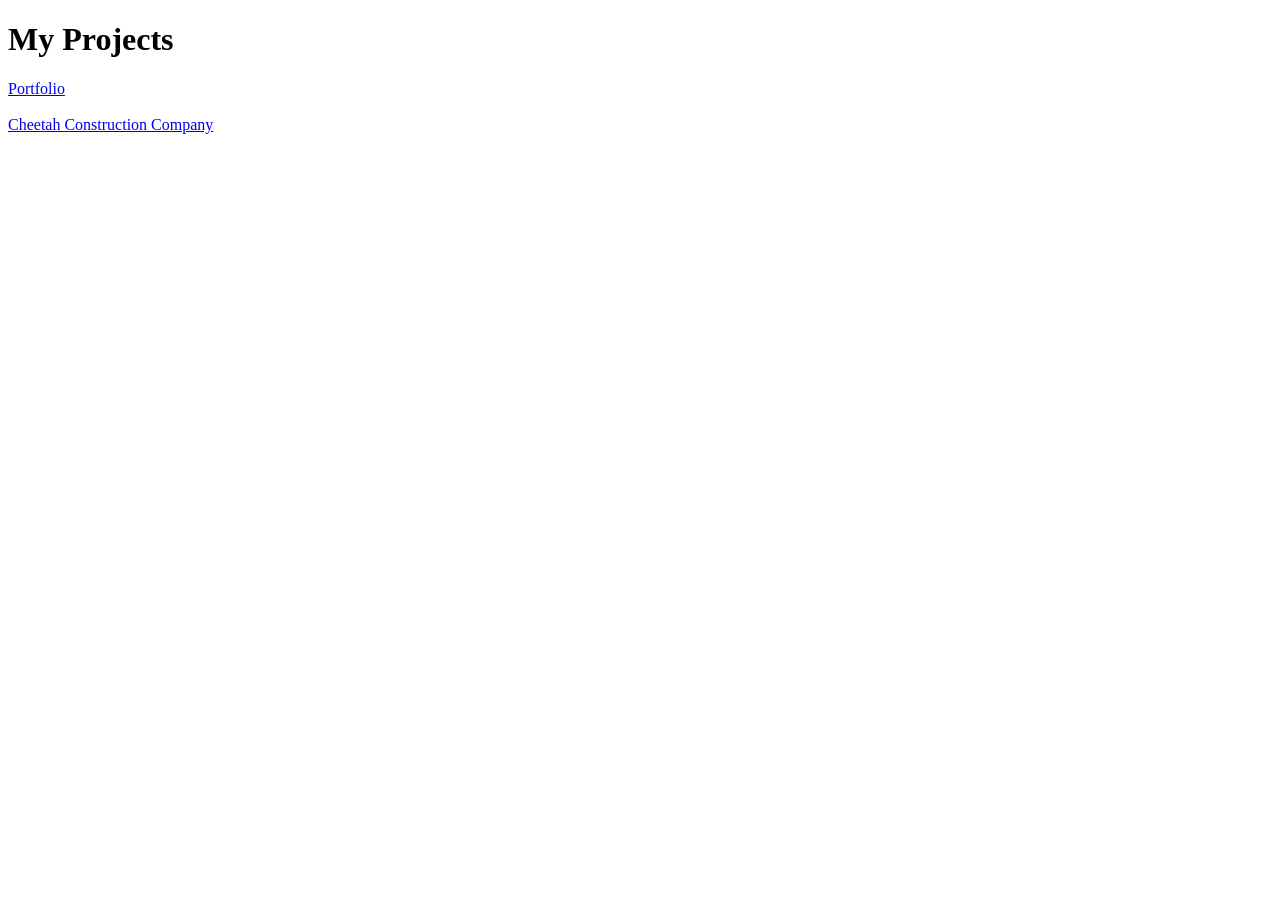
==== commit 593d4e52: "Create index.html" ====
--- a/index.html
+++ b/index.html
@@ -1,1920 +1,12 @@
 <!DOCTYPE html>
-<html lang="en">
+<html>
 <head>
-    <meta charset="UTF-8">
-    <meta name="viewport" content="width=device-width, initial-scale=1.0">
-    <title>Haseeb - App Developer Portfolio</title>
-    <link rel="stylesheet" href="https://cdnjs.cloudflare.com/ajax/libs/font-awesome/6.5.1/css/all.min.css">
-    <link href="https://fonts.googleapis.com/css2?family=Orbitron:wght@400;700;900&family=Poppins:wght@300;400;500;600;700&display=swap" rel="stylesheet">
-    <style>
-        :root {
-            --primary: #00d4ff;
-            --secondary: #7b2dff;
-            --accent: #ff2d7b;
-            --dark: #0a0a1a;
-            --darker: #050510;
-            --card: rgba(255,255,255,0.03);
-            --glass: rgba(255,255,255,0.05);
-            --text: #e0e0e0;
-            --text-light: #a0a0b0;
-        }
-
-        * {
-            margin: 0;
-            padding: 0;
-            box-sizing: border-box;
-        }
-
-        html {
-            scroll-behavior: smooth;
-            scroll-padding-top: 80px;
-        }
-
-        body {
-            font-family: 'Poppins', sans-serif;
-            background: var(--darker);
-            color: var(--text);
-            overflow-x: hidden;
-            min-height: 100vh;
-        }
-
-        /* ===== ANIMATED BACKGROUND ===== */
-        .bg-animation {
-            position: fixed;
-            top: 0;
-            left: 0;
-            width: 100%;
-            height: 100%;
-            z-index: -1;
-            background: var(--darker);
-            overflow: hidden;
-        }
-
-        .bg-animation .orb {
-            position: absolute;
-            border-radius: 50%;
-            filter: blur(80px);
-            opacity: 0.15;
-            animation: orbFloat 20s ease-in-out infinite;
-        }
-
-        .orb:nth-child(1) {
-            width: 400px;
-            height: 400px;
-            background: var(--primary);
-            top: -100px;
-            left: -100px;
-            animation-delay: 0s;
-        }
-
-        .orb:nth-child(2) {
-            width: 300px;
-            height: 300px;
-            background: var(--secondary);
-            top: 50%;
-            right: -50px;
-            animation-delay: -5s;
-        }
-
-        .orb:nth-child(3) {
-            width: 350px;
-            height: 350px;
-            background: var(--accent);
-            bottom: -100px;
-            left: 30%;
-            animation-delay: -10s;
-        }
-
-        @keyframes orbFloat {
-            0%, 100% { transform: translate(0, 0) scale(1); }
-            25% { transform: translate(50px, -30px) scale(1.1); }
-            50% { transform: translate(-30px, 50px) scale(0.9); }
-            75% { transform: translate(40px, 40px) scale(1.05); }
-        }
-
-        .grid-overlay {
-            position: fixed;
-            top: 0;
-            left: 0;
-            width: 100%;
-            height: 100%;
-            background-image: 
-                linear-gradient(rgba(0,212,255,0.03) 1px, transparent 1px),
-                linear-gradient(90deg, rgba(0,212,255,0.03) 1px, transparent 1px);
-            background-size: 50px 50px;
-            z-index: -1;
-            pointer-events: none;
-        }
-
-        /* ===== NAVIGATION ===== */
-        nav {
-            position: fixed;
-            top: 0;
-            left: 0;
-            width: 100%;
-            padding: 15px 5%;
-            display: flex;
-            justify-content: space-between;
-            align-items: center;
-            z-index: 1000;
-            backdrop-filter: blur(20px);
-            background: rgba(5,5,16,0.8);
-            border-bottom: 1px solid rgba(0,212,255,0.1);
-            transition: all 0.4s ease;
-        }
-
-        nav.scrolled {
-            padding: 10px 5%;
-            background: rgba(5,5,16,0.95);
-            box-shadow: 0 5px 30px rgba(0,212,255,0.1);
-        }
-
-        .logo {
-            font-family: 'Orbitron', sans-serif;
-            font-size: 2rem;
-            font-weight: 900;
-            background: linear-gradient(135deg, var(--primary), var(--secondary), var(--accent));
-            -webkit-background-clip: text;
-            -webkit-text-fill-color: transparent;
-            background-clip: text;
-            position: relative;
-            cursor: pointer;
-            letter-spacing: 2px;
-        }
-
-        .logo::after {
-            content: 'Haseeb';
-            position: absolute;
-            top: 0;
-            left: 0;
-            font-family: 'Orbitron', sans-serif;
-            font-size: 2rem;
-            font-weight: 900;
-            background: linear-gradient(135deg, var(--primary), var(--secondary), var(--accent));
-            -webkit-background-clip: text;
-            -webkit-text-fill-color: transparent;
-            background-clip: text;
-            filter: blur(15px);
-            opacity: 0.5;
-            animation: logoGlow 2s ease-in-out infinite alternate;
-        }
-
-        @keyframes logoGlow {
-            0% { opacity: 0.3; filter: blur(10px); }
-            100% { opacity: 0.7; filter: blur(20px); }
-        }
-
-        .nav-links {
-            display: flex;
-            gap: 35px;
-            list-style: none;
-        }
-
-        .nav-links a {
-            color: var(--text-light);
-            text-decoration: none;
-            font-size: 0.95rem;
-            font-weight: 500;
-            position: relative;
-            transition: color 0.3s ease;
-            padding: 5px 0;
-        }
-
-        .nav-links a::after {
-            content: '';
-            position: absolute;
-            bottom: 0;
-            left: 0;
-            width: 0;
-            height: 2px;
-            background: linear-gradient(90deg, var(--primary), var(--secondary));
-            transition: width 0.4s ease;
-        }
-
-        .nav-links a:hover {
-            color: var(--primary);
-        }
-
-        .nav-links a:hover::after {
-            width: 100%;
-        }
-
-        .hamburger {
-            display: none;
-            flex-direction: column;
-            gap: 5px;
-            cursor: pointer;
-            z-index: 1001;
-        }
-
-        .hamburger span {
-            width: 28px;
-            height: 2px;
-            background: var(--primary);
-            transition: all 0.4s ease;
-            border-radius: 2px;
-        }
-
-        .hamburger.active span:nth-child(1) {
-            transform: rotate(45deg) translate(5px, 5px);
-        }
-
-        .hamburger.active span:nth-child(2) {
-            opacity: 0;
-        }
-
-        .hamburger.active span:nth-child(3) {
-            transform: rotate(-45deg) translate(5px, -5px);
-        }
-
-        /* ===== FLOATING CONTACT BUTTONS - SUBTLE DESIGN ===== */
-        .floating-contacts {
-            position: fixed;
-            right: 20px;
-            bottom: 80px;
-            display: flex;
-            flex-direction: column;
-            gap: 10px;
-            z-index: 999;
-        }
-
-        .float-btn {
-            width: 40px;
-            height: 40px;
-            border-radius: 50%;
-            display: flex;
-            align-items: center;
-            justify-content: center;
-            color: white;
-            font-size: 1rem;
-            text-decoration: none;
-            position: relative;
-            transition: all 0.3s ease;
-            background: rgba(255,255,255,0.05);
-            backdrop-filter: blur(10px);
-            border: 1px solid rgba(255,255,255,0.08);
-            opacity: 0.6;
-        }
-
-        .float-btn:hover {
-            opacity: 1;
-            transform: scale(1.1);
-            border-color: rgba(255,255,255,0.2);
-        }
-
-        .float-btn.whatsapp:hover {
-            background: rgba(37, 211, 102, 0.2);
-            color: #25d366;
-            box-shadow: 0 0 15px rgba(37, 211, 102, 0.3);
-        }
-
-        .float-btn.github:hover {
-            background: rgba(255, 255, 255, 0.15);
-            color: #fff;
-            box-shadow: 0 0 15px rgba(255,255,255,0.2);
-        }
-
-        .float-btn.linkedin:hover {
-            background: rgba(0, 119, 181, 0.2);
-            color: #0077b5;
-            box-shadow: 0 0 15px rgba(0, 119, 181, 0.3);
-        }
-
-        .float-btn.instagram:hover {
-            background: rgba(225, 48, 108, 0.2);
-            color: #e1306c;
-            box-shadow: 0 0 15px rgba(225, 48, 108, 0.3);
-        }
-
-        .float-btn .tooltip {
-            position: absolute;
-            right: 50px;
-            background: rgba(0,0,0,0.7);
-            color: white;
-            padding: 5px 12px;
-            border-radius: 6px;
-            font-size: 0.75rem;
-            white-space: nowrap;
-            opacity: 0;
-            pointer-events: none;
-            transform: translateX(5px);
-            transition: all 0.3s ease;
-            backdrop-filter: blur(10px);
-            border: 1px solid rgba(255,255,255,0.1);
-        }
-
-        .float-btn:hover .tooltip {
-            opacity: 1;
-            transform: translateX(0);
-        }
-
-        /* ===== SECTIONS COMMON ===== */
-        section {
-            min-height: 100vh;
-            padding: 100px 5% 60px;
-            position: relative;
-        }
-
-        .section-title {
-            font-family: 'Orbitron', sans-serif;
-            font-size: 2.8rem;
-            font-weight: 700;
-            text-align: center;
-            margin-bottom: 60px;
-            position: relative;
-            display: inline-block;
-            left: 50%;
-            transform: translateX(-50%);
-        }
-
-        .section-title span {
-            background: linear-gradient(135deg, var(--primary), var(--secondary));
-            -webkit-background-clip: text;
-            -webkit-text-fill-color: transparent;
-            background-clip: text;
-        }
-
-        .section-title::after {
-            content: '';
-            position: absolute;
-            bottom: -10px;
-            left: 50%;
-            transform: translateX(-50%);
-            width: 60px;
-            height: 3px;
-            background: linear-gradient(90deg, var(--primary), var(--secondary));
-            border-radius: 3px;
-        }
-
-        /* ===== HOME SECTION ===== */
-        #home {
-            display: flex;
-            align-items: center;
-            justify-content: center;
-            min-height: 100vh;
-            padding-top: 80px;
-        }
-
-        .home-container {
-            display: flex;
-            align-items: center;
-            justify-content: space-between;
-            max-width: 1400px;
-            width: 100%;
-            gap: 60px;
-        }
-
-        .home-content {
-            flex: 1;
-            animation: slideInLeft 1s ease-out;
-        }
-
-        @keyframes slideInLeft {
-            from { opacity: 0; transform: translateX(-60px); }
-            to { opacity: 1; transform: translateX(0); }
-        }
-
-        .home-greeting {
-            font-size: 1.1rem;
-            color: var(--primary);
-            font-weight: 500;
-            margin-bottom: 15px;
-            display: flex;
-            align-items: center;
-            gap: 10px;
-        }
-
-        .home-greeting .wave {
-            display: inline-block;
-            animation: wave 2s ease-in-out infinite;
-            font-size: 1.5rem;
-        }
-
-        @keyframes wave {
-            0%, 100% { transform: rotate(0deg); }
-            25% { transform: rotate(20deg); }
-            75% { transform: rotate(-10deg); }
-        }
-
-        .home-title {
-            font-family: 'Orbitron', sans-serif;
-            font-size: 3.5rem;
-            font-weight: 900;
-            line-height: 1.2;
-            margin-bottom: 20px;
-        }
-
-        .home-title .highlight {
-            background: linear-gradient(135deg, var(--primary), var(--secondary), var(--accent));
-            -webkit-background-clip: text;
-            -webkit-text-fill-color: transparent;
-            background-clip: text;
-            position: relative;
-        }
-
-        .home-subtitle {
-            font-size: 1.3rem;
-            color: var(--text-light);
-            margin-bottom: 30px;
-            font-weight: 300;
-        }
-
-        .typing-text {
-            color: var(--primary);
-            font-weight: 600;
-            border-right: 3px solid var(--primary);
-            animation: blink 0.7s step-end infinite;
-            padding-right: 5px;
-        }
-
-        @keyframes blink {
-            50% { border-color: transparent; }
-        }
-
-        .home-desc {
-            font-size: 1rem;
-            color: var(--text-light);
-            line-height: 1.8;
-            margin-bottom: 35px;
-            max-width: 500px;
-        }
-
-        .home-buttons {
-            display: flex;
-            gap: 20px;
-            flex-wrap: wrap;
-        }
-
-        .btn {
-            padding: 14px 35px;
-            border-radius: 50px;
-            font-size: 0.95rem;
-            font-weight: 600;
-            text-decoration: none;
-            display: inline-flex;
-            align-items: center;
-            gap: 10px;
-            transition: all 0.4s cubic-bezier(0.175, 0.885, 0.32, 1.275);
-            cursor: pointer;
-            border: none;
-            position: relative;
-            overflow: hidden;
-        }
-
-        .btn-primary {
-            background: linear-gradient(135deg, var(--primary), var(--secondary));
-            color: white;
-            box-shadow: 0 5px 25px rgba(0,212,255,0.3);
-        }
-
-        .btn-primary:hover {
-            transform: translateY(-3px);
-            box-shadow: 0 10px 35px rgba(0,212,255,0.4);
-        }
-
-        .btn-secondary {
-            background: transparent;
-            color: var(--primary);
-            border: 2px solid var(--primary);
-        }
-
-        .btn-secondary:hover {
-            background: var(--primary);
-            color: var(--dark);
-            transform: translateY(-3px);
-            box-shadow: 0 5px 25px rgba(0,212,255,0.2);
-        }
-
-        .btn-cv {
-            background: linear-gradient(135deg, var(--accent), #ff6b9d);
-            color: white;
-            box-shadow: 0 5px 25px rgba(255,45,123,0.3);
-        }
-
-        .btn-cv:hover {
-            transform: translateY(-3px);
-            box-shadow: 0 10px 35px rgba(255,45,123,0.4);
-        }
-
-        .home-image {
-            flex: 1;
-            display: flex;
-            justify-content: center;
-            align-items: center;
-            position: relative;
-            animation: slideInRight 1s ease-out 0.3s both;
-        }
-
-        @keyframes slideInRight {
-            from { opacity: 0; transform: translateX(60px); }
-            to { opacity: 1; transform: translateX(0); }
-        }
-
-        .image-wrapper {
-            position: relative;
-            width: 420px;
-            height: 520px;
-        }
-
-        .image-wrapper img {
-            width: 100%;
-            height: 100%;
-            object-fit: cover;
-            border-radius: 20px;
-            position: relative;
-            z-index: 2;
-            box-shadow: 0 20px 60px rgba(0,0,0,0.5);
-            transition: transform 0.5s ease;
-        }
-
-        .image-wrapper:hover img {
-            transform: scale(1.02);
-        }
-
-        .image-glow {
-            position: absolute;
-            inset: -10px;
-            border-radius: 25px;
-            background: linear-gradient(135deg, var(--primary), var(--secondary), var(--accent));
-            opacity: 0.3;
-            filter: blur(30px);
-            z-index: 1;
-            animation: glowPulse 3s ease-in-out infinite;
-        }
-
-        @keyframes glowPulse {
-            0%, 100% { opacity: 0.2; transform: scale(1); }
-            50% { opacity: 0.4; transform: scale(1.05); }
-        }
-
-        .image-border {
-            position: absolute;
-            inset: -3px;
-            border-radius: 22px;
-            background: linear-gradient(135deg, var(--primary), var(--secondary), var(--accent));
-            z-index: 1;
-            opacity: 0.6;
-        }
-
-        .floating-tech {
-            position: absolute;
-            padding: 10px 18px;
-            background: var(--glass);
-            backdrop-filter: blur(10px);
-            border: 1px solid rgba(255,255,255,0.1);
-            border-radius: 12px;
-            font-size: 0.85rem;
-            font-weight: 600;
-            color: var(--primary);
-            z-index: 3;
-            animation: floatTech 4s ease-in-out infinite;
-            box-shadow: 0 5px 20px rgba(0,0,0,0.2);
-        }
-
-        .floating-tech:nth-child(4) { top: 10%; left: -40px; animation-delay: 0s; }
-        .floating-tech:nth-child(5) { top: 30%; right: -30px; animation-delay: -1s; color: var(--secondary); }
-        .floating-tech:nth-child(6) { bottom: 25%; left: -50px; animation-delay: -2s; color: var(--accent); }
-        .floating-tech:nth-child(7) { bottom: 10%; right: -40px; animation-delay: -3s; color: #00ff88; }
-
-        @keyframes floatTech {
-            0%, 100% { transform: translateY(0); }
-            50% { transform: translateY(-15px); }
-        }
-
-        /* ===== ABOUT SECTION ===== */
-        #about {
-            display: flex;
-            align-items: center;
-            justify-content: center;
-        }
-
-        .about-container {
-            max-width: 1200px;
-            width: 100%;
-        }
-
-        .about-content {
-            display: grid;
-            grid-template-columns: 1fr 1fr;
-            gap: 60px;
-            align-items: center;
-        }
-
-        .about-stats {
-            display: grid;
-            grid-template-columns: 1fr 1fr;
-            gap: 20px;
-        }
-
-        .stat-card {
-            background: var(--card);
-            backdrop-filter: blur(10px);
-            border: 1px solid rgba(255,255,255,0.05);
-            border-radius: 20px;
-            padding: 30px 20px;
-            text-align: center;
-            transition: all 0.4s ease;
-            position: relative;
-            overflow: hidden;
-        }
-
-        .stat-card::before {
-            content: '';
-            position: absolute;
-            top: 0;
-            left: 0;
-            width: 100%;
-            height: 3px;
-            background: linear-gradient(90deg, var(--primary), var(--secondary));
-            transform: scaleX(0);
-            transition: transform 0.4s ease;
-        }
-
-        .stat-card:hover::before {
-            transform: scaleX(1);
-        }
-
-        .stat-card:hover {
-            transform: translateY(-5px);
-            border-color: rgba(0,212,255,0.2);
-            box-shadow: 0 10px 40px rgba(0,212,255,0.1);
-        }
-
-        .stat-number {
-            font-family: 'Orbitron', sans-serif;
-            font-size: 2.5rem;
-            font-weight: 700;
-            background: linear-gradient(135deg, var(--primary), var(--secondary));
-            -webkit-background-clip: text;
-            -webkit-text-fill-color: transparent;
-            background-clip: text;
-        }
-
-        .stat-label {
-            font-size: 0.9rem;
-            color: var(--text-light);
-            margin-top: 8px;
-        }
-
-        .about-text h3 {
-            font-family: 'Orbitron', sans-serif;
-            font-size: 1.8rem;
-            margin-bottom: 20px;
-            color: var(--text);
-        }
-
-        .about-text p {
-            color: var(--text-light);
-            line-height: 1.8;
-            margin-bottom: 15px;
-            font-size: 1rem;
-        }
-
-        /* ===== SKILLS SECTION ===== */
-        #skills {
-            display: flex;
-            align-items: center;
-            justify-content: center;
-        }
-
-        .skills-container {
-            max-width: 1200px;
-            width: 100%;
-        }
-
-        .skills-grid {
-            display: grid;
-            grid-template-columns: repeat(auto-fit, minmax(280px, 1fr));
-            gap: 25px;
-        }
-
-        .skill-card {
-            background: var(--card);
-            backdrop-filter: blur(10px);
-            border: 1px solid rgba(255,255,255,0.05);
-            border-radius: 20px;
-            padding: 35px 30px;
-            transition: all 0.5s cubic-bezier(0.175, 0.885, 0.32, 1.275);
-            position: relative;
-            overflow: hidden;
-            cursor: default;
-        }
-
-        .skill-card::before {
-            content: '';
-            position: absolute;
-            top: 0;
-            left: -100%;
-            width: 100%;
-            height: 100%;
-            background: linear-gradient(90deg, transparent, rgba(255,255,255,0.03), transparent);
-            transition: left 0.6s ease;
-        }
-
-        .skill-card:hover::before {
-            left: 100%;
-        }
-
-        .skill-card:hover {
-            transform: translateY(-10px) scale(1.02);
-            border-color: rgba(0,212,255,0.2);
-            box-shadow: 0 20px 50px rgba(0,212,255,0.1);
-        }
-
-        .skill-icon {
-            width: 60px;
-            height: 60px;
-            border-radius: 16px;
-            display: flex;
-            align-items: center;
-            justify-content: center;
-            font-size: 1.8rem;
-            margin-bottom: 20px;
-            background: linear-gradient(135deg, var(--primary), var(--secondary));
-            color: white;
-            box-shadow: 0 5px 20px rgba(0,212,255,0.3);
-        }
-
-        .skill-card h3 {
-            font-size: 1.2rem;
-            margin-bottom: 12px;
-            color: var(--text);
-        }
-
-        .skill-card p {
-            color: var(--text-light);
-            font-size: 0.9rem;
-            line-height: 1.6;
-        }
-
-        .skill-tags {
-            display: flex;
-            flex-wrap: wrap;
-            gap: 8px;
-            margin-top: 15px;
-        }
-
-        .skill-tag {
-            padding: 5px 14px;
-            background: rgba(0,212,255,0.1);
-            border: 1px solid rgba(0,212,255,0.2);
-            border-radius: 20px;
-            font-size: 0.8rem;
-            color: var(--primary);
-            font-weight: 500;
-            transition: all 0.3s ease;
-        }
-
-        .skill-tag:hover {
-            background: var(--primary);
-            color: var(--dark);
-            transform: scale(1.05);
-        }
-
-        /* ===== PROJECTS SECTION ===== */
-        #projects {
-            display: flex;
-            align-items: center;
-            justify-content: center;
-        }
-
-        .projects-container {
-            max-width: 1200px;
-            width: 100%;
-        }
-
-        .projects-grid {
-            display: grid;
-            grid-template-columns: repeat(auto-fit, minmax(320px, 1fr));
-            gap: 30px;
-        }
-
-        .project-card {
-            background: var(--card);
-            backdrop-filter: blur(10px);
-            border: 1px solid rgba(255,255,255,0.05);
-            border-radius: 24px;
-            overflow: hidden;
-            transition: all 0.5s cubic-bezier(0.175, 0.885, 0.32, 1.275);
-            position: relative;
-        }
-
-        .project-card:hover {
-            transform: translateY(-10px);
-            border-color: rgba(0,212,255,0.2);
-            box-shadow: 0 25px 60px rgba(0,212,255,0.1);
-        }
-
-        .project-image {
-            height: 200px;
-            background: linear-gradient(135deg, var(--dark), #1a1a3e);
-            display: flex;
-            align-items: center;
-            justify-content: center;
-            font-size: 4rem;
-            position: relative;
-            overflow: hidden;
-        }
-
-        .project-image::after {
-            content: '';
-            position: absolute;
-            inset: 0;
-            background: linear-gradient(135deg, rgba(0,212,255,0.1), rgba(123,45,255,0.1));
-        }
-
-        .project-image i {
-            z-index: 1;
-            background: linear-gradient(135deg, var(--primary), var(--secondary));
-            -webkit-background-clip: text;
-            -webkit-text-fill-color: transparent;
-            background-clip: text;
-        }
-
-        .project-content {
-            padding: 25px;
-        }
-
-        .project-content h3 {
-            font-size: 1.3rem;
-            margin-bottom: 10px;
-            color: var(--text);
-        }
-
-        .project-content p {
-            color: var(--text-light);
-            font-size: 0.9rem;
-            line-height: 1.6;
-            margin-bottom: 15px;
-        }
-
-        .project-tech {
-            display: flex;
-            flex-wrap: wrap;
-            gap: 8px;
-        }
-
-        .project-tech span {
-            padding: 4px 12px;
-            background: rgba(123,45,255,0.1);
-            border: 1px solid rgba(123,45,255,0.2);
-            border-radius: 15px;
-            font-size: 0.75rem;
-            color: var(--secondary);
-            font-weight: 500;
-        }
-
-        .project-status {
-            position: absolute;
-            top: 15px;
-            right: 15px;
-            padding: 5px 14px;
-            border-radius: 20px;
-            font-size: 0.75rem;
-            font-weight: 600;
-            z-index: 2;
-        }
-
-        .status-completed {
-            background: rgba(0,255,136,0.15);
-            color: #00ff88;
-            border: 1px solid rgba(0,255,136,0.3);
-        }
-
-        .status-progress {
-            background: rgba(255,193,7,0.15);
-            color: #ffc107;
-            border: 1px solid rgba(255,193,7,0.3);
-            animation: pulse 2s ease-in-out infinite;
-        }
-
-        @keyframes pulse {
-            0%, 100% { opacity: 1; }
-            50% { opacity: 0.6; }
-        }
-
-        /* ===== CONTACT SECTION ===== */
-        #contact {
-            display: flex;
-            align-items: center;
-            justify-content: center;
-            min-height: auto;
-            padding-bottom: 40px;
-        }
-
-        .contact-container {
-            max-width: 900px;
-            width: 100%;
-        }
-
-        .contact-wrapper {
-            display: grid;
-            grid-template-columns: 1fr 1fr;
-            gap: 40px;
-        }
-
-        .contact-info {
-            display: flex;
-            flex-direction: column;
-            gap: 25px;
-        }
-
-        .contact-info-card {
-            background: var(--card);
-            backdrop-filter: blur(10px);
-            border: 1px solid rgba(255,255,255,0.05);
-            border-radius: 16px;
-            padding: 25px;
-            display: flex;
-            align-items: center;
-            gap: 18px;
-            transition: all 0.4s ease;
-        }
-
-        .contact-info-card:hover {
-            transform: translateX(10px);
-            border-color: rgba(0,212,255,0.2);
-        }
-
-        .contact-info-icon {
-            width: 50px;
-            height: 50px;
-            border-radius: 14px;
-            display: flex;
-            align-items: center;
-            justify-content: center;
-            font-size: 1.3rem;
-            background: linear-gradient(135deg, var(--primary), var(--secondary));
-            color: white;
-            flex-shrink: 0;
-        }
-
-        .contact-info-text h4 {
-            font-size: 1rem;
-            margin-bottom: 4px;
-            color: var(--text);
-        }
-
-        .contact-info-text p {
-            font-size: 0.9rem;
-            color: var(--text-light);
-        }
-
-        .contact-form {
-            background: var(--card);
-            backdrop-filter: blur(10px);
-            border: 1px solid rgba(255,255,255,0.05);
-            border-radius: 24px;
-            padding: 35px;
-        }
-
-        .contact-form h3 {
-            font-family: 'Orbitron', sans-serif;
-            font-size: 1.3rem;
-            margin-bottom: 25px;
-            color: var(--text);
-        }
-
-        .form-group {
-            margin-bottom: 20px;
-            position: relative;
-        }
-
-        .form-group input,
-        .form-group textarea {
-            width: 100%;
-            padding: 14px 18px;
-            background: rgba(255,255,255,0.03);
-            border: 1px solid rgba(255,255,255,0.1);
-            border-radius: 12px;
-            color: var(--text);
-            font-family: 'Poppins', sans-serif;
-            font-size: 0.95rem;
-            transition: all 0.3s ease;
-            outline: none;
-        }
-
-        .form-group input:focus,
-        .form-group textarea:focus {
-            border-color: var(--primary);
-            box-shadow: 0 0 20px rgba(0,212,255,0.1);
-            background: rgba(255,255,255,0.05);
-        }
-
-        .form-group textarea {
-            min-height: 120px;
-            resize: vertical;
-        }
-
-        .form-group label {
-            position: absolute;
-            left: 18px;
-            top: 14px;
-            color: var(--text-light);
-            font-size: 0.95rem;
-            pointer-events: none;
-            transition: all 0.3s ease;
-            background: transparent;
-            padding: 0 5px;
-        }
-
-        .form-group input:focus + label,
-        .form-group input:not(:placeholder-shown) + label,
-        .form-group textarea:focus + label,
-        .form-group textarea:not(:placeholder-shown) + label {
-            top: -10px;
-            left: 12px;
-            font-size: 0.8rem;
-            color: var(--primary);
-            background: var(--dark);
-        }
-
-        .form-group input::placeholder,
-        .form-group textarea::placeholder {
-            color: transparent;
-        }
-
-        .contact-form .btn {
-            width: 100%;
-            justify-content: center;
-        }
-
-        /* ===== FOOTER ===== */
-        footer {
-            text-align: center;
-            padding: 30px 5%;
-            background: rgba(0,0,0,0.3);
-            border-top: 1px solid rgba(255,255,255,0.05);
-        }
-
-        footer p {
-            color: var(--text-light);
-            font-size: 0.9rem;
-        }
-
-        footer .developer {
-            background: linear-gradient(135deg, var(--primary), var(--secondary));
-            -webkit-background-clip: text;
-            -webkit-text-fill-color: transparent;
-            background-clip: text;
-            font-weight: 600;
-        }
-
-        /* ===== SCROLL ANIMATIONS ===== */
-        .reveal {
-            opacity: 0;
-            transform: translateY(50px);
-            transition: all 0.8s cubic-bezier(0.175, 0.885, 0.32, 1.275);
-        }
-
-        .reveal.active {
-            opacity: 1;
-            transform: translateY(0);
-        }
-
-        /* ===== PARTICLES ===== */
-        .particles {
-            position: fixed;
-            top: 0;
-            left: 0;
-            width: 100%;
-            height: 100%;
-            pointer-events: none;
-            z-index: -1;
-            overflow: hidden;
-        }
-
-        .particle {
-            position: absolute;
-            width: 4px;
-            height: 4px;
-            background: var(--primary);
-            border-radius: 50%;
-            opacity: 0.3;
-            animation: particleFloat linear infinite;
-        }
-
-        @keyframes particleFloat {
-            0% { transform: translateY(100vh) rotate(0deg); opacity: 0; }
-            10% { opacity: 0.3; }
-            90% { opacity: 0.3; }
-            100% { transform: translateY(-100vh) rotate(720deg); opacity: 0; }
-        }
-
-        /* ===== SCROLL TO TOP ===== */
-        .scroll-top {
-            position: fixed;
-            bottom: 30px;
-            right: 25px;
-            width: 45px;
-            height: 45px;
-            border-radius: 50%;
-            background: linear-gradient(135deg, var(--primary), var(--secondary));
-            color: white;
-            display: flex;
-            align-items: center;
-            justify-content: center;
-            cursor: pointer;
-            opacity: 0;
-            pointer-events: none;
-            transition: all 0.4s ease;
-            z-index: 998;
-            border: none;
-            font-size: 1.1rem;
-            box-shadow: 0 5px 20px rgba(0,212,255,0.3);
-        }
-
-        .scroll-top.visible {
-            opacity: 1;
-            pointer-events: all;
-        }
-
-        .scroll-top:hover {
-            transform: translateY(-5px);
-            box-shadow: 0 10px 30px rgba(0,212,255,0.4);
-        }
-
-        /* ===== RESPONSIVE ===== */
-        @media (max-width: 1024px) {
-            .home-container {
-                flex-direction: column-reverse;
-                text-align: center;
-            }
-
-            .home-content {
-                animation: slideInRight 1s ease-out;
-            }
-
-            .home-image {
-                animation: slideInLeft 1s ease-out 0.3s both;
-            }
-
-            .home-buttons {
-                justify-content: center;
-            }
-
-            .home-desc {
-                margin-left: auto;
-                margin-right: auto;
-            }
-
-            .image-wrapper {
-                width: 320px;
-                height: 400px;
-            }
-
-            .floating-tech {
-                display: none;
-            }
-
-            .about-content {
-                grid-template-columns: 1fr;
-            }
-
-            .contact-wrapper {
-                grid-template-columns: 1fr;
-            }
-        }
-
-        @media (max-width: 768px) {
-            .nav-links {
-                position: fixed;
-                top: 0;
-                right: -100%;
-                width: 70%;
-                height: 100vh;
-                background: rgba(5,5,16,0.98);
-                backdrop-filter: blur(20px);
-                flex-direction: column;
-                justify-content: center;
-                align-items: center;
-                gap: 30px;
-                transition: right 0.5s cubic-bezier(0.175, 0.885, 0.32, 1.275);
-                border-left: 1px solid rgba(0,212,255,0.1);
-            }
-
-            .nav-links.active {
-                right: 0;
-            }
-
-            .nav-links a {
-                font-size: 1.2rem;
-            }
-
-            .hamburger {
-                display: flex;
-            }
-
-            .home-title {
-                font-size: 2.5rem;
-            }
-
-            .section-title {
-                font-size: 2rem;
-            }
-
-            .floating-contacts {
-                right: 12px;
-                bottom: 70px;
-                gap: 8px;
-            }
-
-            .float-btn {
-                width: 36px;
-                height: 36px;
-                font-size: 0.9rem;
-            }
-
-            .about-stats {
-                grid-template-columns: 1fr 1fr;
-            }
-
-            .projects-grid {
-                grid-template-columns: 1fr;
-            }
-
-            .skills-grid {
-                grid-template-columns: 1fr;
-            }
-        }
-
-        @media (max-width: 480px) {
-            .home-title {
-                font-size: 2rem;
-            }
-
-            .home-subtitle {
-                font-size: 1rem;
-            }
-
-            .image-wrapper {
-                width: 260px;
-                height: 330px;
-            }
-
-            .btn {
-                padding: 12px 25px;
-                font-size: 0.85rem;
-            }
-
-            .about-stats {
-                grid-template-columns: 1fr;
-            }
-
-            .stat-number {
-                font-size: 2rem;
-            }
-
-            .contact-form {
-                padding: 25px 20px;
-            }
-
-            .floating-contacts {
-                right: 10px;
-                bottom: 65px;
-            }
-
-            .float-btn {
-                width: 34px;
-                height: 34px;
-                font-size: 0.85rem;
-            }
-        }
-
-        /* ===== CUSTOM SCROLLBAR ===== */
-        ::-webkit-scrollbar {
-            width: 8px;
-        }
-
-        ::-webkit-scrollbar-track {
-            background: var(--darker);
-        }
-
-        ::-webkit-scrollbar-thumb {
-            background: linear-gradient(180deg, var(--primary), var(--secondary));
-            border-radius: 4px;
-        }
-
-        ::-webkit-scrollbar-thumb:hover {
-            background: linear-gradient(180deg, var(--secondary), var(--accent));
-        }
-    </style>
+    <title>My Projects</title>
 </head>
 <body>
-    <!-- Background Animation -->
-    <div class="bg-animation">
-        <div class="orb"></div>
-        <div class="orb"></div>
-        <div class="orb"></div>
-    </div>
-    <div class="grid-overlay"></div>
-    <div class="particles" id="particles"></div>
+    <h1>My Projects</h1>
 
-    <!-- Navigation -->
-    <nav id="navbar">
-        <div class="logo">Haseeb</div>
-        <ul class="nav-links" id="navLinks">
-            <li><a href="#home">Home</a></li>
-            <li><a href="#about">About</a></li>
-            <li><a href="#skills">Skills</a></li>
-            <li><a href="#projects">Projects</a></li>
-            <li><a href="#contact">Contact</a></li>
-        </ul>
-        <div class="hamburger" id="hamburger">
-            <span></span>
-            <span></span>
-            <span></span>
-        </div>
-    </nav>
-
-    <!-- Floating Contact Buttons - Subtle Design -->
-    <div class="floating-contacts">
-        <a href="https://wa.me/923123468919" target="_blank" class="float-btn whatsapp" title="WhatsApp Business">
-            <i class="fab fa-whatsapp"></i>
-            <span class="tooltip">WhatsApp</span>
-        </a>
-        <a href="https://github.com/justhaseeb1432" target="_blank" class="float-btn github">
-            <i class="fab fa-github"></i>
-            <span class="tooltip">GitHub</span>
-        </a>
-        <a href="https://linkedin.com/in/just-haseeb" target="_blank" class="float-btn linkedin">
-            <i class="fab fa-linkedin-in"></i>
-            <span class="tooltip">LinkedIn</span>
-        </a>
-        <a href="https://instagram.com/jhs_developer" target="_blank" class="float-btn instagram">
-            <i class="fab fa-instagram"></i>
-            <span class="tooltip">Instagram</span>
-        </a>
-    </div>
-
-    <!-- Home Section -->
-    <section id="home">
-        <div class="home-container">
-            <div class="home-content">
-                <div class="home-greeting">
-                    <span class="wave">👋</span> Hello, I'm
-                </div>
-                <h1 class="home-title">
-                    <span class="highlight">Haseeb</span><br>
-                    App Developer
-                </h1>
-                <p class="home-subtitle">
-                    I build <span class="typing-text" id="typing"></span>
-                </p>
-                <p class="home-desc">
-                    Passionate mobile app developer specializing in Flutter framework. 
-                    I create beautiful, functional, and user-friendly applications 
-                    that solve real-world problems with clean code and modern design.
-                </p>
-                <div class="home-buttons">
-                    <a href="#projects" class="btn btn-primary">
-                        <i class="fas fa-rocket"></i> View Projects
-                    </a>
-                    <a href="#contact" class="btn btn-secondary">
-                        <i class="fas fa-envelope"></i> Contact Me
-                    </a>
-                    <button class="btn btn-cv" id="cvBtn" title="CV will be added later">
-                        <i class="fas fa-download"></i> Download CV
-                    </button>
-                </div>
-            </div>
-            <div class="home-image">
-                <div class="image-wrapper" id="imageWrapper">
-                    <div class="image-glow"></div>
-                    <div class="image-border"></div>
-                    <img id="profilePhoto" src="1781465650582.jpg" alt="Haseeb - App Developer" style="width:100%; height:100%; object-fit:cover; border-radius:20px; position:relative; z-index:2; box-shadow:0 20px 60px rgba(0,0,0,0.5);">
-                    <div class="floating-tech">Flutter</div>
-                    <div class="floating-tech">Dart</div>
-                    <div class="floating-tech">Firebase</div>
-                    <div class="floating-tech">GetX</div>
-                </div>
-            </div>
-        </div>
-    </section>
-
-    <!-- About Section -->
-    <section id="about">
-        <div class="about-container">
-            <h2 class="section-title reveal"><span>About</span> Me</h2>
-            <div class="about-content">
-                <div class="about-stats reveal">
-                    <div class="stat-card">
-                        <div class="stat-number" data-target="5">0</div>
-                        <div class="stat-label">Programming Languages</div>
-                    </div>
-                    <div class="stat-card">
-                        <div class="stat-number" data-target="4">0</div>
-                        <div class="stat-label">Completed Projects</div>
-                    </div>
-                    <div class="stat-card">
-                        <div class="stat-number" data-target="1">0</div>
-                        <div class="stat-label">In Progress</div>
-                    </div>
-                    <div class="stat-card">
-                        <div class="stat-number" data-target="100">0</div>
-                        <div class="stat-label">% Dedication</div>
-                    </div>
-                </div>
-                <div class="about-text reveal">
-                    <h3>Who Am I?</h3>
-                    <p>
-                        I'm Haseeb, an intermediate-level mobile app developer with a strong passion 
-                        for creating innovative digital solutions. My journey in tech started with 
-                        curiosity and has grown into a dedicated career path focused on mobile development.
-                    </p>
-                    <p>
-                        I specialize in building cross-platform applications using Flutter and Dart, 
-                        with Firebase as my go-to backend solution. My expertise includes state management 
-                        with GetX, and I'm proficient in both Android Studio and VS Code development environments.
-                    </p>
-                    <p>
-                        With good English communication skills, I collaborate effectively with clients 
-                        and teams worldwide. I'm always eager to learn new technologies and take on 
-                        challenging projects that push my boundaries.
-                    </p>
-                    <a href="#contact" class="btn btn-primary" style="margin-top: 15px;">
-                        <i class="fas fa-paper-plane"></i> Let's Talk
-                    </a>
-                </div>
-            </div>
-        </div>
-    </section>
-
-    <!-- Skills Section -->
-    <section id="skills">
-        <div class="skills-container">
-            <h2 class="section-title reveal"><span>My</span> Skills</h2>
-            <div class="skills-grid">
-                <div class="skill-card reveal">
-                    <div class="skill-icon"><i class="fab fa-html5"></i></div>
-                    <h3>HTML & CSS</h3>
-                    <p>Building responsive and semantic web interfaces with modern styling techniques.</p>
-                    <div class="skill-tags">
-                        <span class="skill-tag">HTML5</span>
-                        <span class="skill-tag">CSS3</span>
-                        <span class="skill-tag">Responsive</span>
-                    </div>
-                </div>
-                <div class="skill-card reveal">
-                    <div class="skill-icon"><i class="fab fa-python"></i></div>
-                    <h3>Python</h3>
-                    <p>Basic Python programming for scripting, automation, and backend logic.</p>
-                    <div class="skill-tags">
-                        <span class="skill-tag">Basics</span>
-                        <span class="skill-tag">Scripting</span>
-                        <span class="skill-tag">Logic</span>
-                    </div>
-                </div>
-                <div class="skill-card reveal">
-                    <div class="skill-icon"><i class="fas fa-code"></i></div>
-                    <h3>Dart Programming</h3>
-                    <p>Core language for Flutter development with object-oriented concepts.</p>
-                    <div class="skill-tags">
-                        <span class="skill-tag">OOP</span>
-                        <span class="skill-tag">Async</span>
-                        <span class="skill-tag">Flutter</span>
-                    </div>
-                </div>
-                <div class="skill-card reveal">
-                    <div class="skill-icon"><i class="fas fa-mobile-alt"></i></div>
-                    <h3>Flutter Framework</h3>
-                    <p>Cross-platform mobile app development with beautiful UI/UX.</p>
-                    <div class="skill-tags">
-                        <span class="skill-tag">Widgets</span>
-                        <span class="skill-tag">Animations</span>
-                        <span class="skill-tag">Material</span>
-                    </div>
-                </div>
-                <div class="skill-card reveal">
-                    <div class="skill-icon"><i class="fas fa-fire"></i></div>
-                    <h3>Firebase Backend</h3>
-                    <p>Authentication, Firestore, Cloud Functions, and real-time databases.</p>
-                    <div class="skill-tags">
-                        <span class="skill-tag">Auth</span>
-                        <span class="skill-tag">Firestore</span>
-                        <span class="skill-tag">Storage</span>
-                    </div>
-                </div>
-                <div class="skill-card reveal">
-                    <div class="skill-icon"><i class="fas fa-bolt"></i></div>
-                    <h3>GetX State Management</h3>
-                    <p>Efficient state management, routing, and dependency injection.</p>
-                    <div class="skill-tags">
-                        <span class="skill-tag">State</span>
-                        <span class="skill-tag">Routing</span>
-                        <span class="skill-tag">DI</span>
-                    </div>
-                </div>
-                <div class="skill-card reveal">
-                    <div class="skill-icon"><i class="fas fa-laptop-code"></i></div>
-                    <h3>Development Tools</h3>
-                    <p>Android Studio, VS Code, and Acode for efficient development workflows.</p>
-                    <div class="skill-tags">
-                        <span class="skill-tag">Android Studio</span>
-                        <span class="skill-tag">VS Code</span>
-                        <span class="skill-tag">Acode</span>
-                    </div>
-                </div>
-                <div class="skill-card reveal">
-                    <div class="skill-icon"><i class="fas fa-comments"></i></div>
-                    <h3>Communication</h3>
-                    <p>Good English speaking and communication skills for client interactions.</p>
-                    <div class="skill-tags">
-                        <span class="skill-tag">English</span>
-                        <span class="skill-tag">Client</span>
-                        <span class="skill-tag">Team</span>
-                    </div>
-                </div>
-            </div>
-        </div>
-    </section>
-
-    <!-- Projects Section -->
-    <section id="projects">
-        <div class="projects-container">
-            <h2 class="section-title reveal"><span>My</span> Projects</h2>
-            <div class="projects-grid">
-                <div class="project-card reveal">
-                    <span class="project-status status-completed">Completed</span>
-                    <div class="project-image">
-                        <i class="fas fa-cloud-sun"></i>
-                    </div>
-                    <div class="project-content">
-                        <h3>Weather App</h3>
-                        <p>A beautiful weather application that provides real-time weather updates, forecasts, and location-based weather data with an intuitive user interface.</p>
-                        <div class="project-tech">
-                            <span>Flutter</span>
-                            <span>Dart</span>
-                            <span>API</span>
-                            <span>GetX</span>
-                        </div>
-                    </div>
-                </div>
-                <div class="project-card reveal">
-                    <span class="project-status status-completed">Completed</span>
-                    <div class="project-image">
-                        <i class="fas fa-robot"></i>
-                    </div>
-                    <div class="project-content">
-                        <h3>AI Assistant Chatbot</h3>
-                        <p>An intelligent chatbot application powered by AI that can understand natural language, answer questions, and assist users with various tasks.</p>
-                        <div class="project-tech">
-                            <span>Flutter</span>
-                            <span>AI/ML</span>
-                            <span>Firebase</span>
-                            <span>Dart</span>
-                        </div>
-                    </div>
-                </div>
-                <div class="project-card reveal">
-                    <span class="project-status status-completed">Completed</span>
-                    <div class="project-image">
-                        <i class="fas fa-hard-hat"></i>
-                    </div>
-                    <div class="project-content">
-                        <h3>Cheetha Construction</h3>
-                        <p>A client project for Cheetha Construction Company featuring project management, material tracking, and client communication tools.</p>
-                        <div class="project-tech">
-                            <span>Flutter</span>
-                            <span>Firebase</span>
-                            <span>GetX</span>
-                            <span>Client</span>
-                        </div>
-                    </div>
-                </div>
-                <div class="project-card reveal">
-                    <span class="project-status status-progress">In Progress</span>
-                    <div class="project-image">
-                        <i class="fas fa-comments"></i>
-                    </div>
-                    <div class="project-content">
-                        <h3>Chat Application</h3>
-                        <p>A feature-rich real-time chat application with messaging, group chats, media sharing, and end-to-end encryption. Currently under active development.</p>
-                        <div class="project-tech">
-                            <span>Flutter</span>
-                            <span>Firebase</span>
-                            <span>GetX</span>
-                            <span>Real-time</span>
-                        </div>
-                    </div>
-                </div>
-                <div class="project-card reveal">
-                    <span class="project-status status-progress">Coming Soon</span>
-                    <div class="project-image">
-                        <i class="fas fa-plus-circle"></i>
-                    </div>
-                    <div class="project-content">
-                        <h3>More Projects</h3>
-                        <p>Exciting new projects are in the pipeline. Stay tuned for more innovative applications that showcase my growing expertise in mobile development.</p>
-                        <div class="project-tech">
-                            <span>Flutter</span>
-                            <span>Advanced</span>
-                            <span>Upcoming</span>
-                        </div>
-                    </div>
-                </div>
-            </div>
-        </div>
-    </section>
-
-    <!-- Contact Section -->
-    <section id="contact">
-        <div class="contact-container">
-            <h2 class="section-title reveal"><span>Get In</span> Touch</h2>
-            <div class="contact-wrapper">
-                <div class="contact-info reveal">
-                    <div class="contact-info-card">
-                        <div class="contact-info-icon"><i class="fab fa-whatsapp"></i></div>
-                        <div class="contact-info-text">
-                            <h4>WhatsApp</h4>
-                            <p>+92 3123468919 ,Business & Personal</p>
-                        </div>
-                    </div>
-                    <div class="contact-info-card">
-                        <div class="contact-info-icon"><i class="fab fa-github"></i></div>
-                        <div class="contact-info-text">
-                            <h4>GitHub</h4>
-                            <p>just-haseeb ,Check my repositories</p>
-                        </div>
-                    </div>
-                    <div class="contact-info-card">
-                        <div class="contact-info-icon"><i class="fab fa-linkedin-in"></i></div>
-                        <div class="contact-info-text">
-                            <h4>LinkedIn</h4>
-                            <p>just-haseeb , Professional network</p>
-                        </div>
-                    </div>
-                    <div class="contact-info-card">
-                        <div class="contact-info-icon"><i class="fab fa-instagram"></i></div>
-                        <div class="contact-info-text">
-                            <h4>Instagram</h4>
-                            <p>jhs_developer , Follow my journey</p>
-                        </div>
-                    </div>
-                </div>
-                <div class="contact-form reveal">
-                    <h3><i class="fas fa-paper-plane"></i> Send Message</h3>
-                    <form id="contactForm" action="https://formspree.io/f/xbdewdgv" method="POST">
-                        <div class="form-group">
-                            <input type="text" name="name" id="name" placeholder="Your Name" required>
-                            <label for="name">Your Name</label>
-                        </div>
-                        <div class="form-group">
-                            <input type="email" name="email" id="email" placeholder="Your Email" required>
-                            <label for="email">Your Email</label>
-                        </div>
-                        <div class="form-group">
-                            <input type="text" name="subject" id="subject" placeholder="Subject" required>
-                            <label for="subject">Subject</label>
-                        </div>
-                        <div class="form-group">
-                            <textarea name="message" id="message" placeholder="Your Message" required></textarea>
-                            <label for="message">Your Message</label>
-                        </div>
-                        <input type="hidden" name="_replyto" value="%email%">
-                        <button type="submit" class="btn btn-primary">
-                            <i class="fas fa-send"></i> Send Message
-                        </button>
-                    </form>
-                </div>
-            </div>
-        </div>
-    </section>
-
-    <!-- Footer -->
-    <footer>
-        <p>Developed by <span class="developer">Jhs Developer</span> | All Rights Reserved</p>
-    </footer>
-
-    <!-- Scroll to Top -->
-    <button class="scroll-top" id="scrollTop">
-        <i class="fas fa-arrow-up"></i>
-    </button>
-
-    <script>
-        // ===== TYPING EFFECT =====
-        const typingElement = document.getElementById('typing');
-        const texts = ['Mobile Apps', 'Flutter Apps', 'Beautiful UI', 'Firebase Solutions'];
-        let textIndex = 0;
-        let charIndex = 0;
-        let isDeleting = false;
-        let typingSpeed = 100;
-
-        function typeEffect() {
-            const currentText = texts[textIndex];
-
-            if (isDeleting) {
-                typingElement.textContent = currentText.substring(0, charIndex - 1);
-                charIndex--;
-                typingSpeed = 50;
-            } else {
-                typingElement.textContent = currentText.substring(0, charIndex + 1);
-                charIndex++;
-                typingSpeed = 100;
-            }
-
-            if (!isDeleting && charIndex === currentText.length) {
-                isDeleting = true;
-                typingSpeed = 2000;
-            } else if (isDeleting && charIndex === 0) {
-                isDeleting = false;
-                textIndex = (textIndex + 1) % texts.length;
-                typingSpeed = 500;
-            }
-
-            setTimeout(typeEffect, typingSpeed);
-        }
-        typeEffect();
-
-        // ===== NAVBAR SCROLL EFFECT =====
-        const navbar = document.getElementById('navbar');
-        window.addEventListener('scroll', () => {
-            if (window.scrollY > 50) {
-                navbar.classList.add('scrolled');
-            } else {
-                navbar.classList.remove('scrolled');
-            }
-        });
-
-        // ===== MOBILE MENU =====
-        const hamburger = document.getElementById('hamburger');
-        const navLinks = document.getElementById('navLinks');
-
-        hamburger.addEventListener('click', () => {
-            hamburger.classList.toggle('active');
-            navLinks.classList.toggle('active');
-        });
-
-        document.querySelectorAll('.nav-links a').forEach(link => {
-            link.addEventListener('click', () => {
-                hamburger.classList.remove('active');
-                navLinks.classList.remove('active');
-            });
-        });
-
-        // ===== SCROLL REVEAL =====
-        const revealElements = document.querySelectorAll('.reveal');
-        const revealObserver = new IntersectionObserver((entries) => {
-            entries.forEach(entry => {
-                if (entry.isIntersecting) {
-                    entry.target.classList.add('active');
-                }
-            });
-        }, { threshold: 0.1 });
-
-        revealElements.forEach(el => revealObserver.observe(el));
-
-        // ===== COUNTER ANIMATION =====
-        const counters = document.querySelectorAll('.stat-number');
-        const counterObserver = new IntersectionObserver((entries) => {
-            entries.forEach(entry => {
-                if (entry.isIntersecting) {
-                    const target = parseInt(entry.target.getAttribute('data-target'));
-                    let current = 0;
-                    const increment = target / 50;
-                    const timer = setInterval(() => {
-                        current += increment;
-                        if (current >= target) {
-                            entry.target.textContent = target + '+';
-                            clearInterval(timer);
-                        } else {
-                            entry.target.textContent = Math.floor(current) + '+';
-                        }
-                    }, 30);
-                    counterObserver.unobserve(entry.target);
-                }
-            });
-        }, { threshold: 0.5 });
-
-        counters.forEach(counter => counterObserver.observe(counter));
-
-        // ===== PARTICLES =====
-        const particlesContainer = document.getElementById('particles');
-        for (let i = 0; i < 30; i++) {
-            const particle = document.createElement('div');
-            particle.className = 'particle';
-            particle.style.left = Math.random() * 100 + '%';
-            particle.style.animationDuration = (Math.random() * 15 + 10) + 's';
-            particle.style.animationDelay = (Math.random() * 10) + 's';
-            particle.style.width = (Math.random() * 4 + 2) + 'px';
-            particle.style.height = particle.style.width;
-            particle.style.opacity = Math.random() * 0.3 + 0.1;
-            particlesContainer.appendChild(particle);
-        }
-
-        // ===== SCROLL TO TOP =====
-        const scrollTopBtn = document.getElementById('scrollTop');
-        window.addEventListener('scroll', () => {
-            if (window.scrollY > 500) {
-                scrollTopBtn.classList.add('visible');
-            } else {
-                scrollTopBtn.classList.remove('visible');
-            }
-        });
-
-        scrollTopBtn.addEventListener('click', () => {
-            window.scrollTo({ top: 0, behavior: 'smooth' });
-        });
-
-        // ===== CONTACT FORM =====
-        document.getElementById('contactForm').addEventListener('submit', (e) => {
-            const btn = e.target.querySelector('button');
-            const originalText = btn.innerHTML;
-            btn.innerHTML = '<i class="fas fa-spinner fa-spin"></i> Sending...';
-            btn.disabled = true;
-
-            // Form will submit to Formspree naturally
-            // The page will redirect to Formspree's thank you page
-            // If you want to stay on the same page, you need AJAX (see below)
-        });
-
-        // Optional: AJAX submission to stay on page
-        /* 
-        document.getElementById('contactForm').addEventListener('submit', async (e) => {
-            e.preventDefault();
-            const form = e.target;
-            const btn = form.querySelector('button');
-            const originalText = btn.innerHTML;
-            btn.innerHTML = '<i class="fas fa-spinner fa-spin"></i> Sending...';
-            btn.disabled = true;
-
-            try {
-                const response = await fetch(form.action, {
-                    method: 'POST',
-                    body: new FormData(form),
-                    headers: { 'Accept': 'application/json' }
-                });
-
-                if (response.ok) {
-                    btn.innerHTML = '<i class="fas fa-check"></i> Message Sent!';
-                    btn.style.background = 'linear-gradient(135deg, #00ff88, #00cc6a)';
-                    form.reset();
-                } else {
-                    throw new Error('Failed');
-                }
-            } catch (error) {
-                btn.innerHTML = '<i class="fas fa-times"></i> Failed. Try Again';
-                btn.style.background = 'linear-gradient(135deg, #ff4444, #cc0000)';
-            }
-
-            setTimeout(() => {
-                btn.innerHTML = originalText;
-                btn.style.background = '';
-                btn.disabled = false;
-            }, 3000);
-        });
-        */
-
-        // ===== CV BUTTON =====
-        document.getElementById('cvBtn').addEventListener('click', () => {
-            const btn = document.getElementById('cvBtn');
-            btn.innerHTML = '<i class="fas fa-clock"></i> CV Coming Soon';
-            setTimeout(() => {
-                btn.innerHTML = '<i class="fas fa-download"></i> Download CV';
-            }, 2000);
-        });
-
-        // ===== SMOOTH SCROLL =====
-        document.querySelectorAll('a[href^="#"]').forEach(anchor => {
-            anchor.addEventListener('click', function(e) {
-                e.preventDefault();
-                const target = document.querySelector(this.getAttribute('href'));
-                if (target) {
-                    target.scrollIntoView({ behavior: 'smooth', block: 'start' });
-                }
-            });
-        });
-
-        // ===== PARALLAX EFFECT ON MOUSE MOVE =====
-        document.addEventListener('mousemove', (e) => {
-            const orbs = document.querySelectorAll('.orb');
-            const x = e.clientX / window.innerWidth;
-            const y = e.clientY / window.innerHeight;
-
-            orbs.forEach((orb, index) => {
-                const speed = (index + 1) * 20;
-                const xOffset = (x - 0.5) * speed;
-                const yOffset = (y - 0.5) * speed;
-                orb.style.transform = `translate(${xOffset}px, ${yOffset}px)`;
-            });
-        });
-    // ===== IMAGE LOAD CHECK =====
-    document.addEventListener('DOMContentLoaded', () => {
-        const img = document.getElementById('profilePhoto');
-        if (img) {
-            img.addEventListener('error', () => {
-                console.log('Photo failed to load');
-                img.style.display = 'none';
-                const wrapper = document.getElementById('imageWrapper');
-                if (wrapper) {
-                    const fallback = document.createElement('div');
-                    fallback.style.cssText = 'width:100%; height:100%; display:flex; align-items:center; justify-content:center; background:linear-gradient(135deg, #1a1a3e, #0a0a1a); border-radius:20px; color:#00d4ff; font-family:"Orbitron", sans-serif; font-size:1.5rem; text-align:center; padding:20px; position:relative; z-index:2;';
-                    fallback.innerHTML = '<div>👨‍💻<br><span style="font-size:1.2rem;">Haseeb</span><br><span style="font-size:0.9rem; color:#a0a0b0;">App Developer</span></div>';
-                    wrapper.appendChild(fallback);
-                }
-            });
-        }
-    });
-    </script>
+    <a href="./haseeb%20protfolio/">Portfolio</a><br><br>
+    <a href="./cheetah%20construcation%20company/">Cheetah Construction Company</a>
 </body>
-</html>+</html>
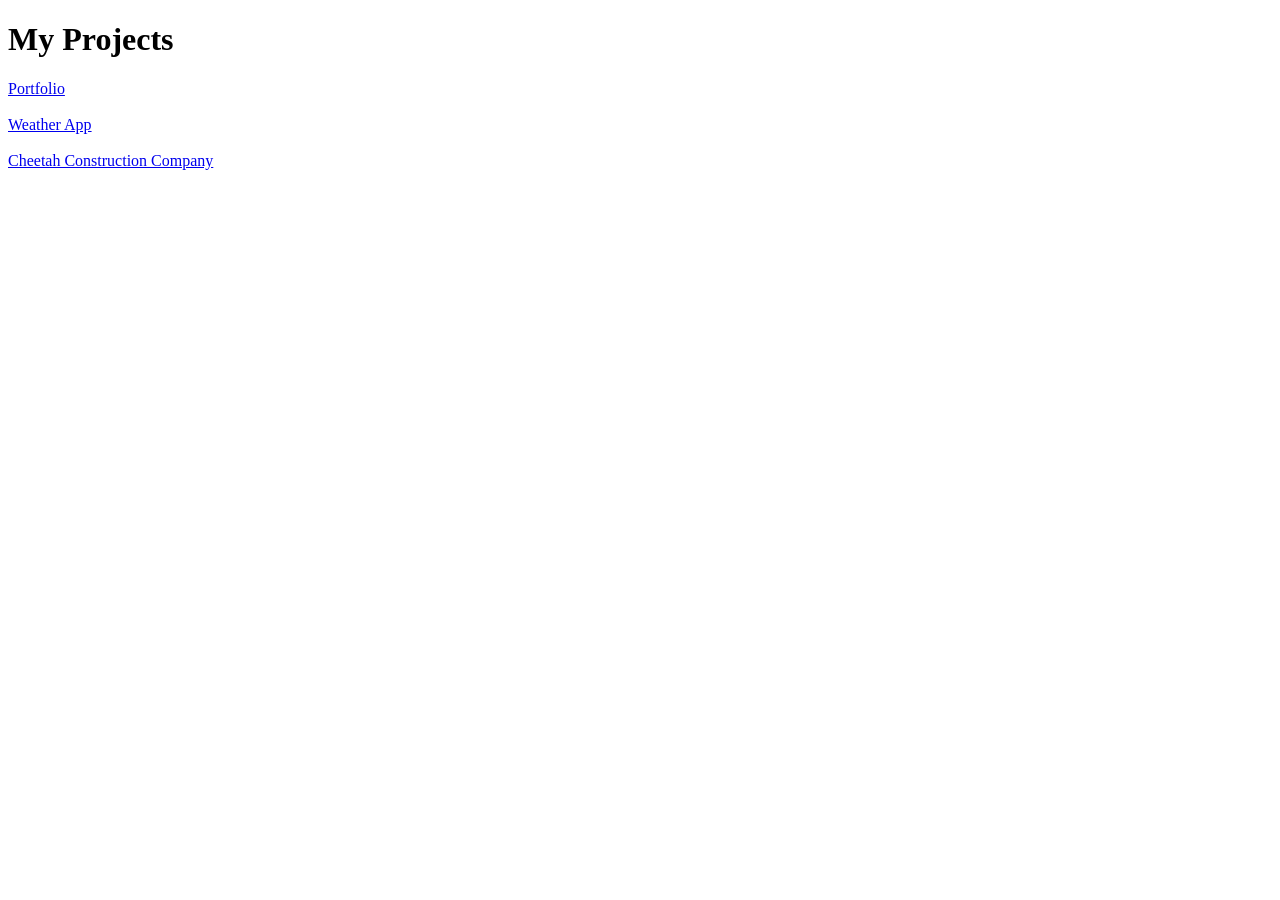
==== commit 468faa22: "Add link to Weather App in index.html" ====
--- a/index.html
+++ b/index.html
@@ -7,6 +7,9 @@
     <h1>My Projects</h1>
 
     <a href="./haseeb%20protfolio/">Portfolio</a><br><br>
+    <a href="./weather-app/">Weather App</a><br><br>
     <a href="./cheetah%20construcation%20company/">Cheetah Construction Company</a>
+    
+    
 </body>
 </html>
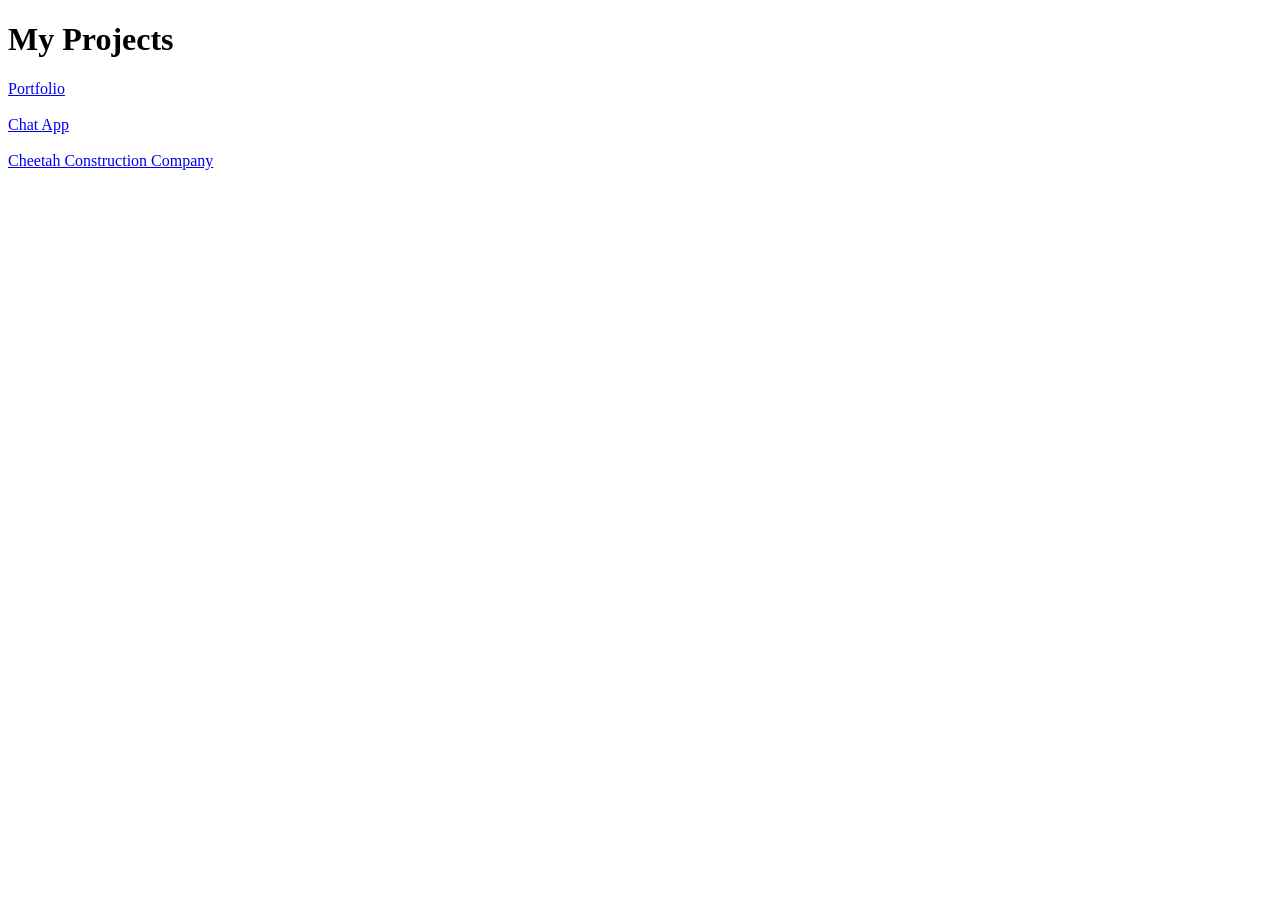
==== commit 44177a68: "Replace Weather App link with Chat App link" ====
--- a/index.html
+++ b/index.html
@@ -7,7 +7,7 @@
     <h1>My Projects</h1>
 
     <a href="./haseeb%20protfolio/">Portfolio</a><br><br>
-    <a href="./weather-app/">Weather App</a><br><br>
+    <a href="./chat-app/">Chat App</a><br><br>
     <a href="./cheetah%20construcation%20company/">Cheetah Construction Company</a>
     
     
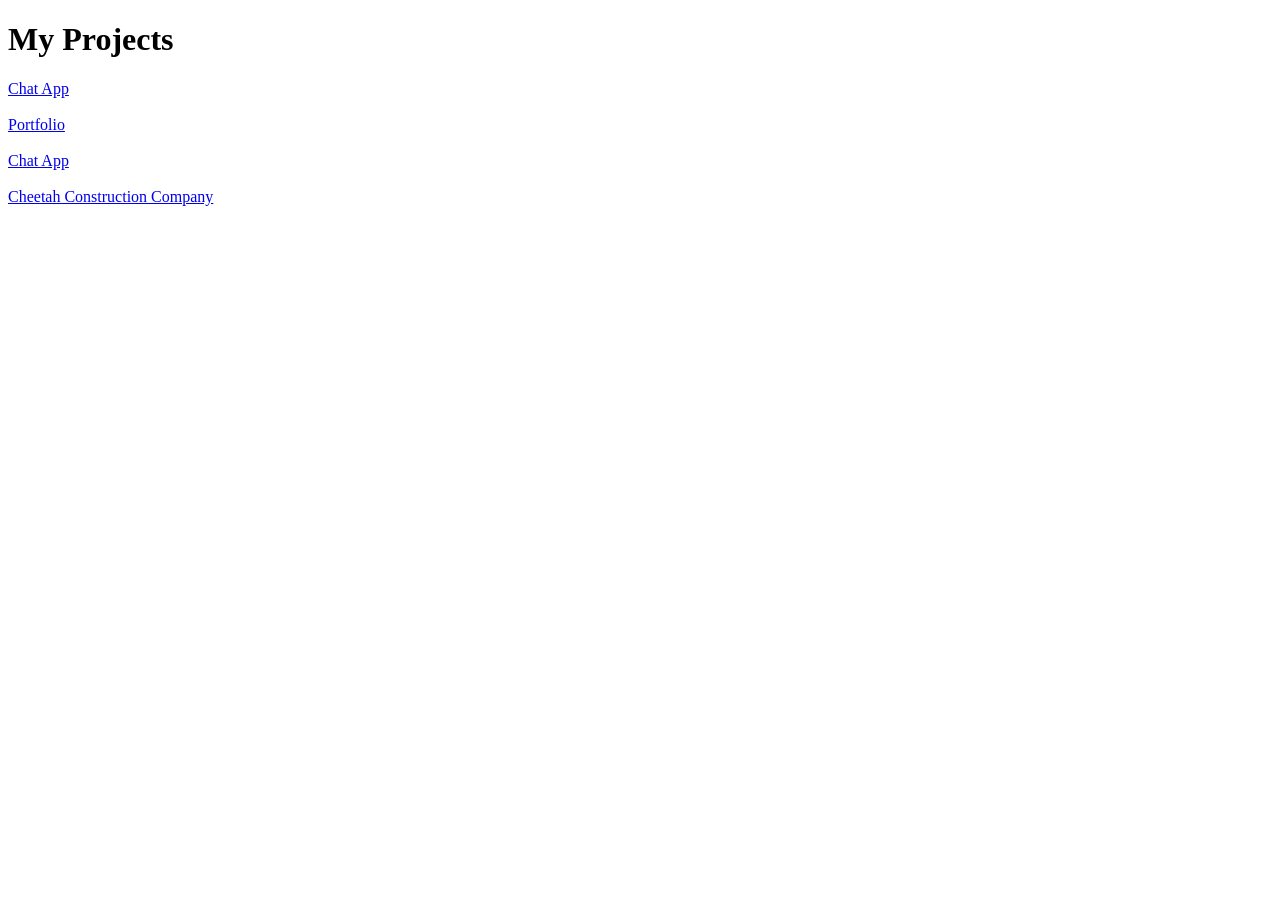
==== commit 432188a9: "Add link to Chat App in index.html" ====
--- a/index.html
+++ b/index.html
@@ -6,6 +6,8 @@
 <body>
     <h1>My Projects</h1>
 
+     <a href="./chat-app/">Chat App</a><br><br>
+
     <a href="./haseeb%20protfolio/">Portfolio</a><br><br>
     <a href="./chat-app/">Chat App</a><br><br>
     <a href="./cheetah%20construcation%20company/">Cheetah Construction Company</a>
